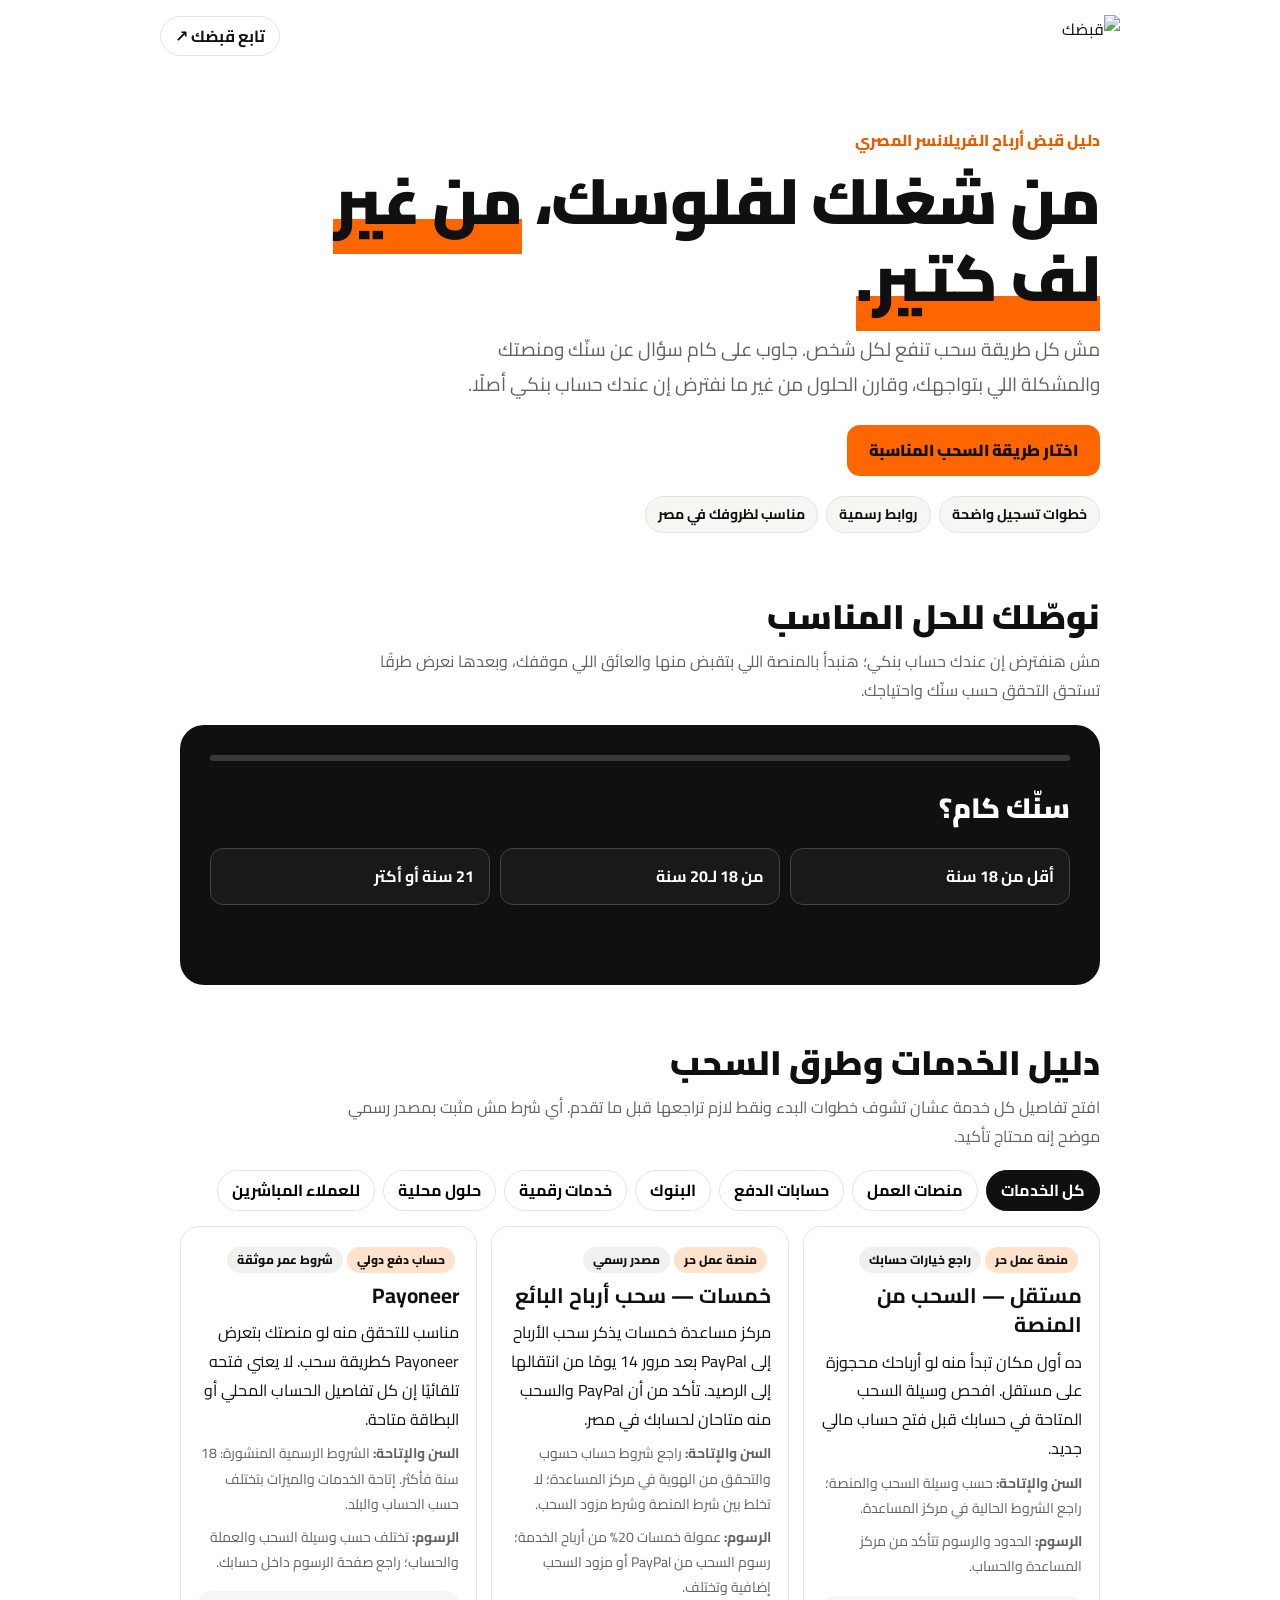
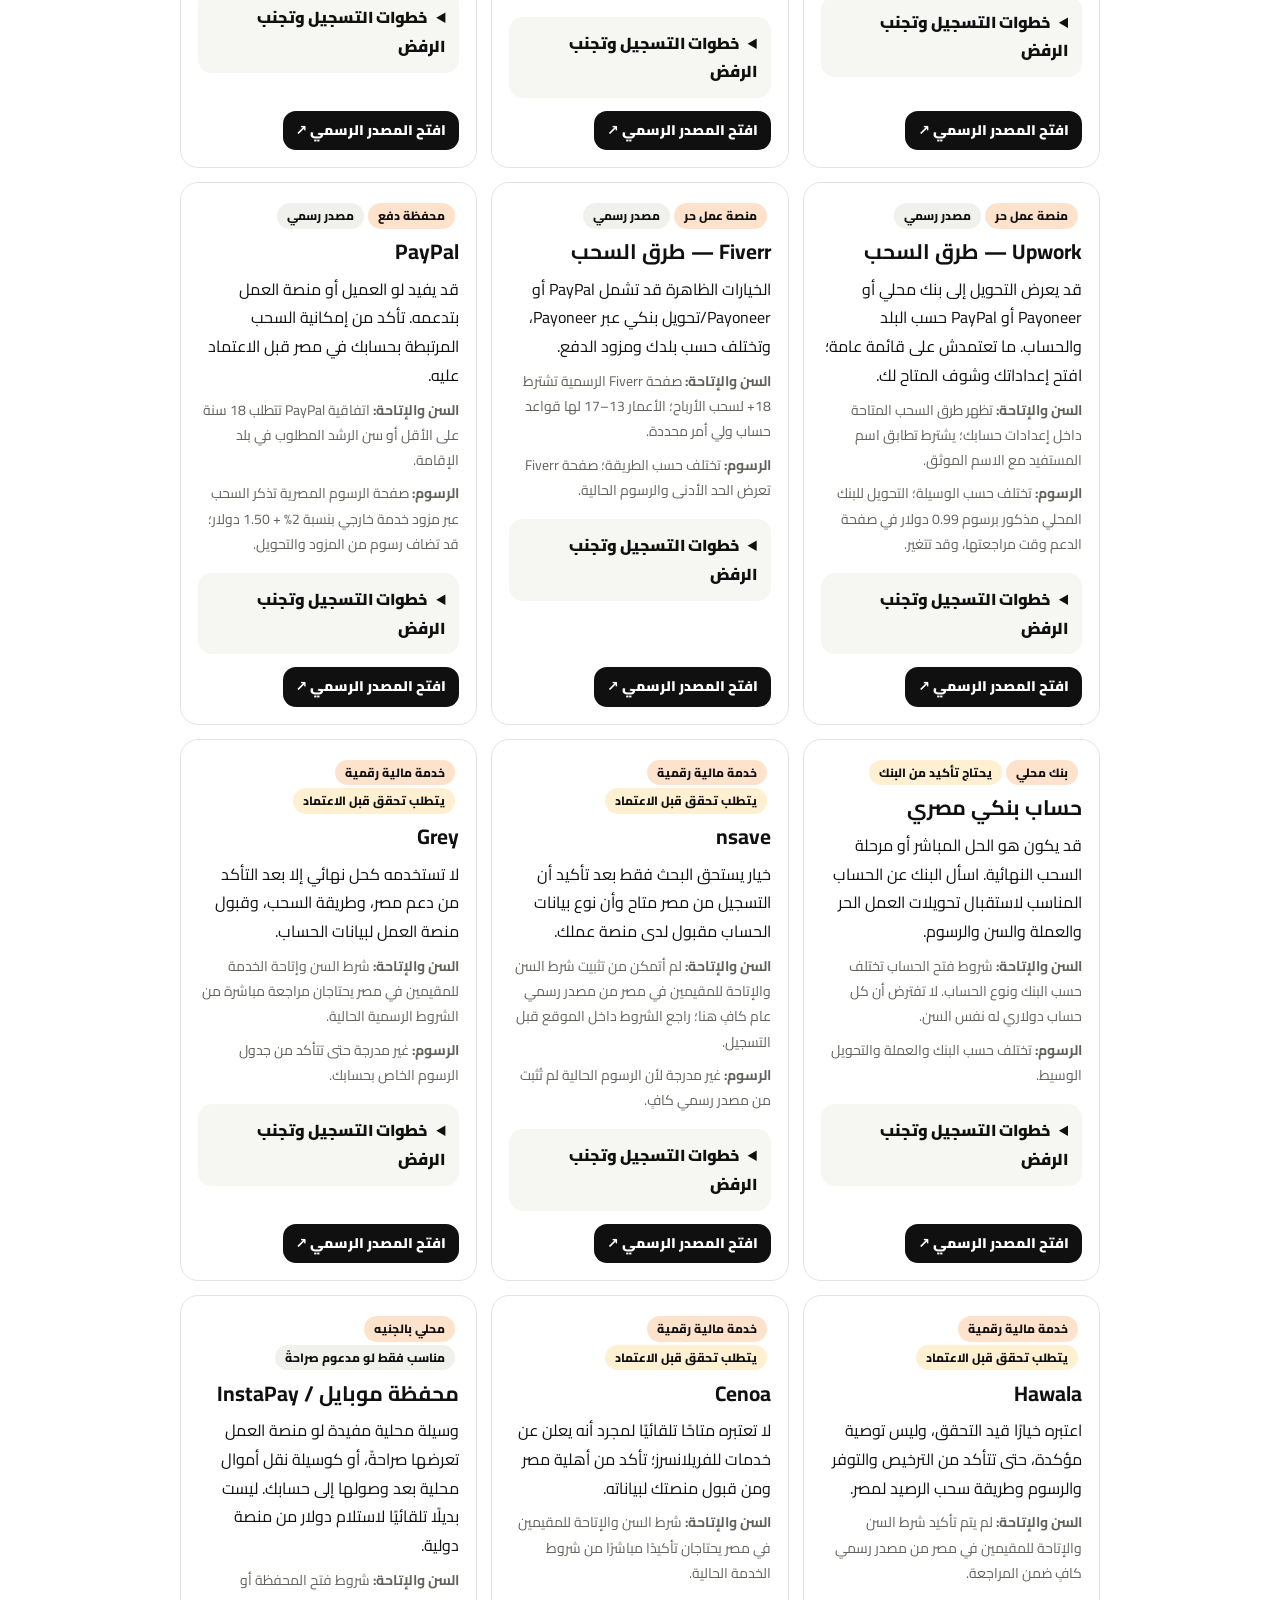
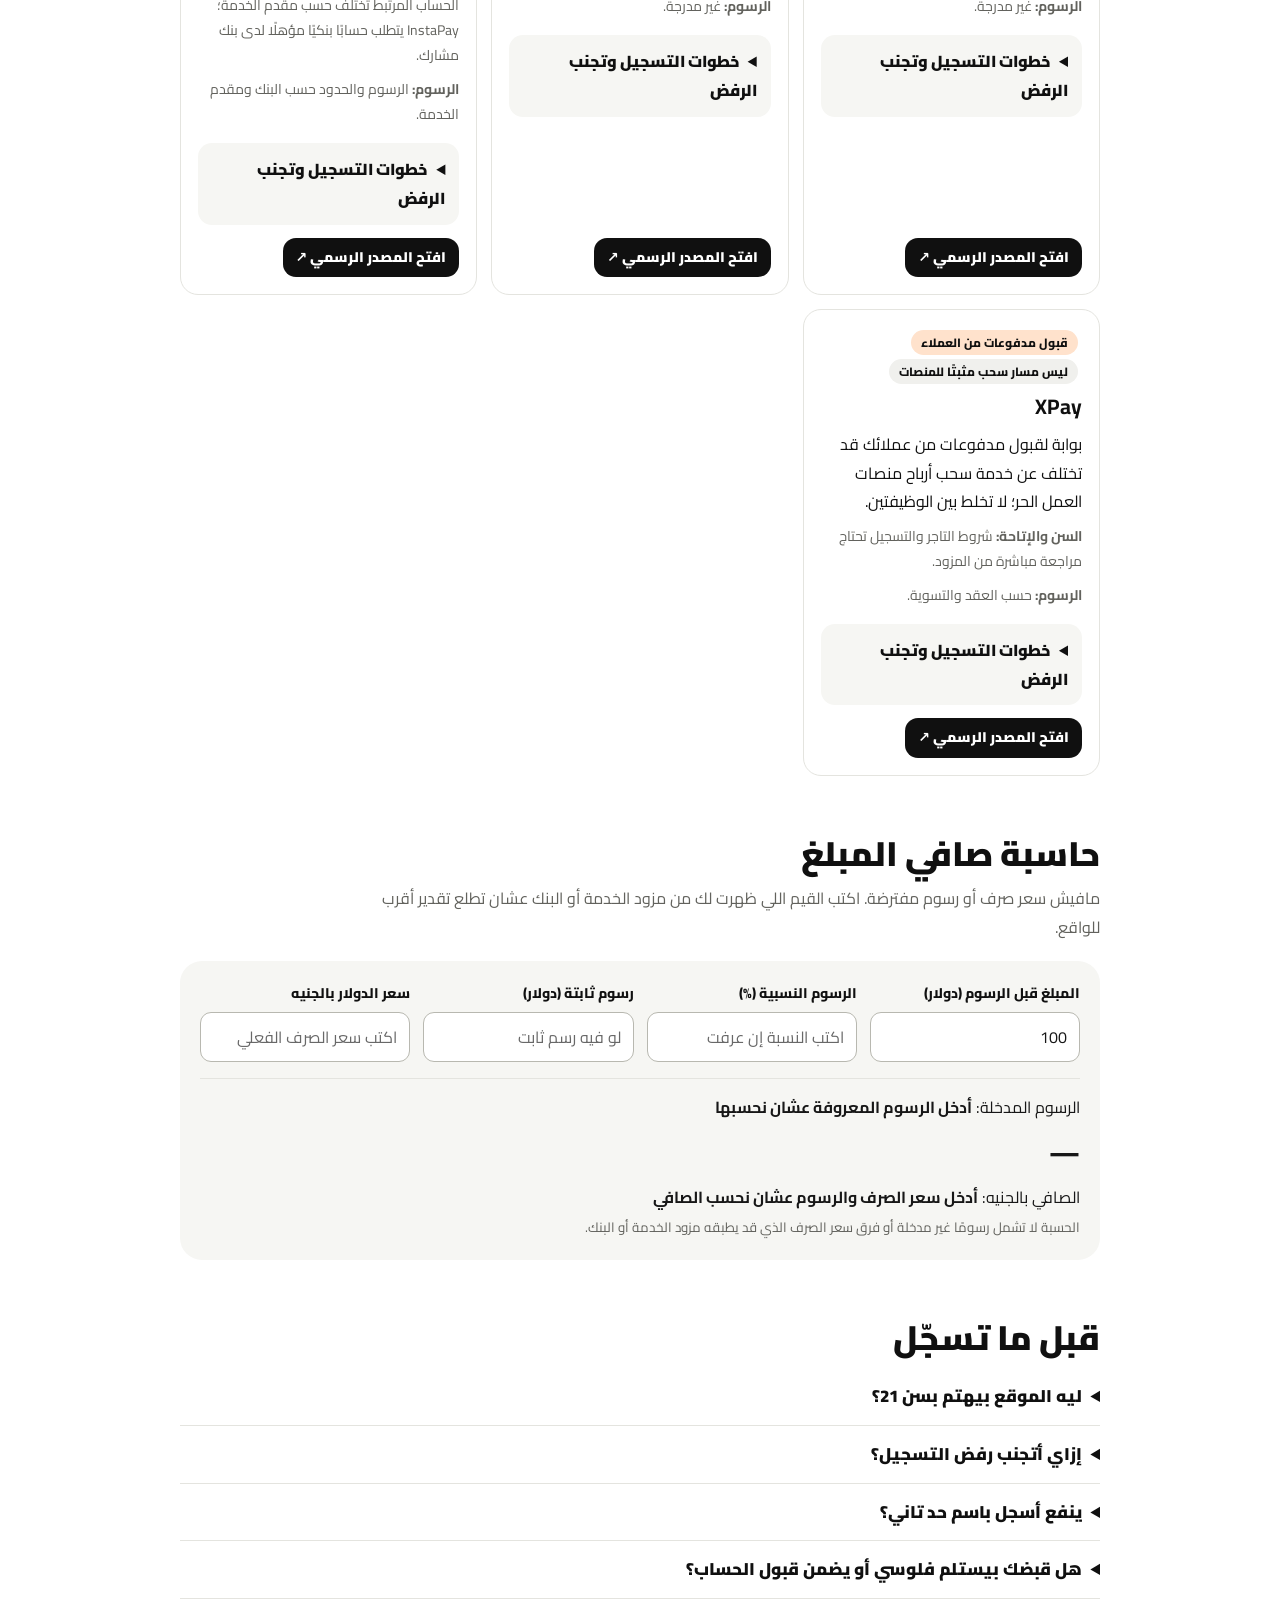
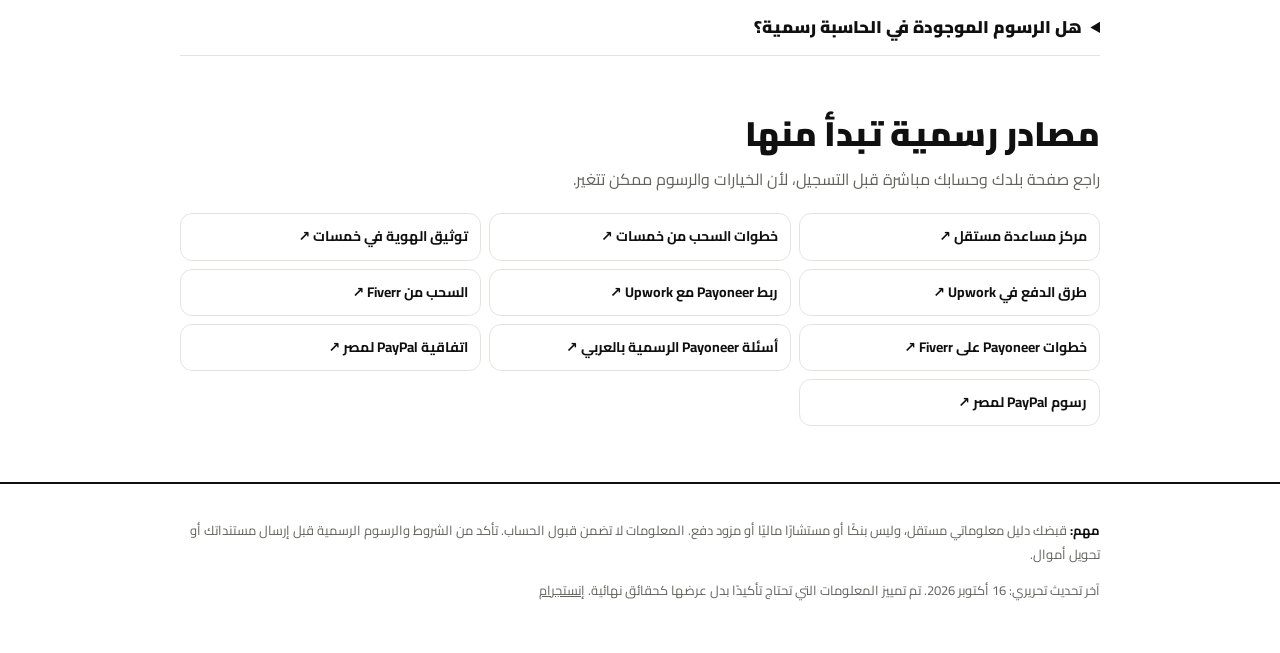
==== index.html @ 5198ddec "Add files via upload" ====
<!DOCTYPE html>
<html lang="ar" dir="rtl">
<head>
<meta charset="utf-8"><meta name="viewport" content="width=device-width, initial-scale=1">
<title>قبضك | طريق أرباحك لحد إيدك</title>
<meta name="description" content="دليل عملي للفريلانسر المصري لاختيار طريقة سحب أرباحه حسب سنه ومنصته، مع خطوات التسجيل ومصادر رسمية.">
<meta name="theme-color" content="#000000"><link rel="icon" href="icon.jpg">
<link rel="preconnect" href="https://fonts.googleapis.com"><link rel="preconnect" href="https://fonts.gstatic.com" crossorigin><link href="https://fonts.googleapis.com/css2?family=Cairo:wght@400;600;700;800;900&display=swap" rel="stylesheet">
<style>
:root{--orange:#ff6600;--orange2:#e85d00;--black:#101010;--white:#fff;--paper:#f6f6f3;--line:#e4e4df;--muted:#62625d;--green:#176b45;--yellow:#fff2d9;--radius:18px}
*{box-sizing:border-box}html{scroll-behavior:smooth}body{margin:0;font-family:Cairo,Tahoma,system-ui,sans-serif;color:var(--black);background:var(--white);line-height:1.8;font-size:16px}a{color:inherit}button,input,select{font:inherit}:focus-visible{outline:3px solid var(--orange);outline-offset:3px}.wrap{max-width:960px;margin:auto;padding:0 20px}header{display:flex;align-items:center;justify-content:space-between;gap:12px;padding:15px 20px;max-width:1000px;margin:auto}header img{height:42px;max-width:180px;object-fit:contain}header a{border:1px solid var(--line);border-radius:99px;padding:5px 14px;text-decoration:none;font-weight:700}.hero{padding:54px 0 34px;max-width:800px}.eyebrow{font-weight:800;color:var(--orange2);letter-spacing:.2px}.hero h1{font-size:clamp(36px,7vw,64px);line-height:1.2;margin:8px 0 16px;font-weight:900;letter-spacing:-1px}.hero h1 span{background:linear-gradient(transparent 65%,var(--orange) 65% 94%,transparent 94%)}.hero p{font-size:19px;color:var(--muted);max-width:660px;margin:0 0 24px}.btn{display:inline-block;border:0;border-radius:13px;background:var(--orange);color:#111;text-decoration:none;font-weight:900;padding:11px 22px;cursor:pointer}.btn:hover{background:var(--orange2)}.btn.dark{background:var(--black);color:white}.btn.line{background:white;border:1px solid var(--line)}.hero-stats{display:flex;flex-wrap:wrap;gap:8px;margin-top:20px}.pill{background:var(--paper);border:1px solid var(--line);border-radius:99px;padding:5px 12px;font-size:14px;font-weight:700}section{padding:28px 0}h2{font-size:clamp(25px,4vw,34px);line-height:1.3;margin:0 0 8px;font-weight:900}.sub{color:var(--muted);margin:0 0 20px;max-width:760px}.tool{background:var(--black);color:white;border-radius:24px;padding:clamp(18px,4vw,30px);min-height:260px}.progress{height:6px;background:#393939;border-radius:99px;overflow:hidden;margin-bottom:22px}.progress span{height:100%;display:block;background:var(--orange);transition:width .2s}.q{font-size:clamp(22px,4vw,28px);font-weight:900;margin-bottom:15px}.options{display:grid;grid-template-columns:repeat(auto-fit,minmax(220px,1fr));gap:10px}.option{background:#191919;border:1px solid #444;color:white;border-radius:13px;padding:13px 15px;text-align:right;cursor:pointer;font-weight:700}.option:hover{border-color:var(--orange)}.back{margin-top:15px;background:transparent;color:#ddd;border:0;cursor:pointer}.result h3{color:var(--orange);font-size:26px;margin:0 0 5px}.result .why{color:#ddd}.result ol{padding-right:24px}.result li{margin:6px 0}.note{background:#2a1b0e;border:1px solid #a94a0b;border-radius:14px;padding:13px 15px;margin:14px 0}.result .whitebox{background:#1b1b1b;border-radius:13px;padding:13px 15px;margin:12px 0}.whitebox b{color:var(--orange)}.grid{display:grid;grid-template-columns:repeat(auto-fit,minmax(270px,1fr));gap:14px}.filters{display:flex;flex-wrap:wrap;gap:8px;margin:15px 0}.filter{border:1px solid var(--line);border-radius:99px;background:white;padding:5px 14px;cursor:pointer;font-weight:700}.filter[aria-pressed=true]{background:var(--black);color:white;border-color:var(--black)}.service{border:1px solid var(--line);border-radius:18px;padding:17px;display:flex;flex-direction:column;gap:8px}.service h3{font-size:21px;margin:0;line-height:1.4}.service p{margin:0}.service .muted{color:var(--muted);font-size:14px}.tag{display:inline-block;border-radius:99px;background:#f0f0ed;padding:2px 10px;font-size:12px;font-weight:800;margin:0 4px 0 0}.tag.orange{background:#ffe2cc}.tag.caution{background:#fff0d2}.service .actions{display:flex;gap:8px;flex-wrap:wrap;margin-top:auto;padding-top:5px}.service .btn{font-size:14px;padding:7px 13px}.details{background:var(--paper);border-radius:14px;padding:12px 14px;margin-top:8px}.details summary{cursor:pointer;font-weight:900}.details ol,.details ul{padding-right:22px;margin:8px 0}.details li{margin:5px 0}.source{font-size:13px;color:var(--muted)}.notice{border:1px solid #f0d9ad;background:var(--yellow);border-radius:16px;padding:15px 17px;margin:16px 0}.notice strong{display:block;margin-bottom:3px}.calculator{background:var(--paper);border-radius:22px;padding:20px}.calculator input,.calculator select{color:#171717;background:#fff;border:1px solid #b8b8b0;color-scheme:light}.calculator input::placeholder{color:#686868;opacity:1}.calculator input:focus,.calculator select:focus{border-color:var(--orange);outline:3px solid #ffbf8a;outline-offset:1px}.output,.output strong{color:#171717}.output small{color:#555}.fields{display:grid;grid-template-columns:repeat(auto-fit,minmax(190px,1fr));gap:13px}label{font-size:14px;font-weight:800;display:block;margin-bottom:5px}input,select{width:100%;border:1px solid #d5d5cf;background:white;border-radius:11px;padding:10px 12px;min-width:0}.output{margin-top:16px;padding-top:14px;border-top:1px solid var(--line);display:grid;gap:5px}.output strong{font-size:28px}.output small{color:var(--muted)}.faq details{border-bottom:1px solid var(--line);padding:13px 0}.faq summary{font-weight:900;cursor:pointer;font-size:17px}.faq p{color:var(--muted);margin:8px 0}.sources{display:grid;grid-template-columns:repeat(auto-fit,minmax(240px,1fr));gap:8px}.sources a{display:block;border:1px solid var(--line);border-radius:12px;padding:10px 12px;text-decoration:none;font-weight:700;font-size:14px}.sources a:hover{border-color:var(--orange)}footer{margin-top:28px;border-top:2px solid var(--black);padding:22px 0 38px;color:var(--muted);font-size:13px}footer strong{color:var(--black)}@media(max-width:520px){.wrap{padding:0 16px}.hero{padding-top:34px}.hero p{font-size:17px}.options{grid-template-columns:1fr}.service{padding:14px}}@media(prefers-reduced-motion:reduce){*{scroll-behavior:auto!important;transition:none!important}}
</style>
</head>
<body>
<header><img src="logo.jpg" alt="قبضك"><a href="https://www.instagram.com/qabdak.eg/" target="_blank" rel="noopener noreferrer">تابع قبضك ↗</a></header>
<main class="wrap">
<div class="hero"><div class="eyebrow">دليل قبض أرباح الفريلانسر المصري</div><h1>من شغلك لفلوسك، <span>من غير لف كتير.</span></h1><p>مش كل طريقة سحب تنفع لكل شخص. جاوب على كام سؤال عن سنّك ومنصتك والمشكلة اللي بتواجهك، وقارن الحلول من غير ما نفترض إن عندك حساب بنكي أصلًا.</p><a class="btn" href="#finder">اختار طريقة السحب المناسبة</a><div class="hero-stats"><span class="pill">خطوات تسجيل واضحة</span><span class="pill">روابط رسمية</span><span class="pill">مناسب لظروفك في مصر</span></div></div>
<section id="finder"><h2>نوصّلك للحل المناسب</h2><p class="sub">مش هنفترض إن عندك حساب بنكي؛ هنبدأ بالمنصة اللي بتقبض منها والعائق اللي موقفك، وبعدها نعرض طرقًا تستحق التحقق حسب سنّك واحتياجك.</p><div class="tool" id="app" aria-live="polite"></div></section>
<section id="services"><h2>دليل الخدمات وطرق السحب</h2><p class="sub">افتح تفاصيل كل خدمة عشان تشوف خطوات البدء ونقط لازم تراجعها قبل ما تقدم. أي شرط مش مثبت بمصدر رسمي موضح إنه محتاج تأكيد.</p><div class="filters" id="filters"></div><div class="grid" id="cards"></div></section>
<section id="calculator"><h2>حاسبة صافي المبلغ</h2><p class="sub">مافيش سعر صرف أو رسوم مفترضة. اكتب القيم اللي ظهرت لك من مزود الخدمة أو البنك عشان تطلع تقدير أقرب للواقع.</p><div class="calculator"><div class="fields"><div><label for="amount">المبلغ قبل الرسوم (دولار)</label><input id="amount" type="number" min="0" step="0.01" value="100"></div><div><label for="percent">الرسوم النسبية (%)</label><input id="percent" type="number" min="0" step="0.01" placeholder="اكتب النسبة إن عرفت"></div><div><label for="fixed">رسوم ثابتة (دولار)</label><input id="fixed" type="number" min="0" step="0.01" placeholder="لو فيه رسم ثابت"></div><div><label for="exchange">سعر الدولار بالجنيه</label><input id="exchange" type="number" min="0" step="0.01" placeholder="اكتب سعر الصرف الفعلي"></div></div><div class="output" id="output" aria-live="polite"></div></div></section>
<section class="faq" id="faq"><h2>قبل ما تسجّل</h2>
<details><summary>ليه الموقع بيهتم بسن 21؟</summary><p>لأن بعض الحسابات البنكية أو المنتجات المالية في مصر ممكن يكون لها شروط عمرية، وده ممكن يعطّل السحب حتى لو منصة العمل نفسها بتسمح لك تسحب. لكن مش كل تطبيق دفع شرطه 21؛ مثلًا شروط Payoneer المنشورة بتقول 18 سنة فأكثر. عشان كده قبضك بيفصل بين سن الخدمة وشرط البنك اللي هتسحب عليه.</p></details>
<details><summary>إزاي أتجنب رفض التسجيل؟</summary><p>اكتب اسمك القانوني زي ما هو في مستند الهوية، استخدم بياناتك الحقيقية وعنوانًا يمكن إثباته، ارفع صورًا واضحة وغير منتهية الصلاحية، جاوب عن أسئلة مصدر الأموال وطبيعة العمل بصدق، وتأكد إن الخدمة تقبل المقيمين في مصر قبل ما تبدأ. دي خطوات لتقليل الأخطاء، لكنها مش ضمان للموافقة.</p></details>
<details><summary>ينفع أسجل باسم حد تاني؟</summary><p>ما تربطش حساب سحب باسم شخص آخر بحساب فريلانسر باسمك إلا لو المنصة ومزود الدفع بيسمحوا صراحةً بالترتيب ده. اختلاف الأسماء سبب شائع لتعطيل السحب. القاصر لازم يلتزم بقواعد المنصة والخدمة الخاصة بحساب ولي الأمر، من غير بيانات عمر أو هوية غير صحيحة.</p></details>
<details><summary>هل قبضك بيستلم فلوسي أو يضمن قبول الحساب؟</summary><p>لأ. قبضك دليل للمقارنة فقط، مش بنك أو وسيط دفع، ومش بيضمن فتح الحساب أو قبول السحب. القرار النهائي عند المنصة ومزود الدفع والبنك.</p></details>
<details><summary>هل الرسوم الموجودة في الحاسبة رسمية؟</summary><p>الحاسبة لا تفترض رسومًا تلقائيًا. أدخل الرسوم وسعر الصرف الظاهرين لك وقت السحب؛ ممكن تكون فيه رسوم إضافية من المنصة أو البنك الوسيط أو فرق تحويل العملة.</p></details>
</section>
<section id="official"><h2>مصادر رسمية تبدأ منها</h2><p class="sub">راجع صفحة بلدك وحسابك مباشرة قبل التسجيل، لأن الخيارات والرسوم ممكن تتغير.</p><div class="sources"><a href="https://support.mostaql.com/" target="_blank" rel="noopener noreferrer">مركز مساعدة مستقل ↗</a><a href="https://support.khamsat.com/page/started-as-seller" target="_blank" rel="noopener noreferrer">خطوات السحب من خمسات ↗</a><a href="https://support.khamsat.com/verifying-identity" target="_blank" rel="noopener noreferrer">توثيق الهوية في خمسات ↗</a><a href="https://support.upwork.com/hc/en-us/articles/211060918-How-to-get-paid-on-Upwork" target="_blank" rel="noopener noreferrer">طرق الدفع في Upwork ↗</a><a href="https://support.upwork.com/hc/en-us/articles/211063988-How-to-use-Payoneer-to-withdraw-your-earnings" target="_blank" rel="noopener noreferrer">ربط Payoneer مع Upwork ↗</a><a href="https://help.fiverr.com/hc/en-us/articles/360010530058-Withdrawing-your-earnings-managing-payout-methods" target="_blank" rel="noopener noreferrer">السحب من Fiverr ↗</a><a href="https://help.fiverr.com/hc/en-us/articles/14257019400465-Setting-up-Payoneer-as-a-payout-method" target="_blank" rel="noopener noreferrer">خطوات Payoneer على Fiverr ↗</a><a href="https://www.payoneer.com/ar/resources/business/frequently-asked-questions/" target="_blank" rel="noopener noreferrer">أسئلة Payoneer الرسمية بالعربي ↗</a><a href="https://www.paypal.com/eg/legalhub/paypal/useragreement-full" target="_blank" rel="noopener noreferrer">اتفاقية PayPal لمصر ↗</a><a href="https://www.paypal.com/eg/digital-wallet/paypal-consumer-fees?locale.x=ar_EG" target="_blank" rel="noopener noreferrer">رسوم PayPal لمصر ↗</a></div></section>
</main>
<footer><div class="wrap"><p><strong>مهم:</strong> قبضك دليل معلوماتي مستقل، وليس بنكًا أو مستشارًا ماليًا أو مزود دفع. المعلومات لا تضمن قبول الحساب. تأكد من الشروط والرسوم الرسمية قبل إرسال مستنداتك أو تحويل أموال.</p><p>آخر تحديث تحريري: 16 أكتوبر 2026. تم تمييز المعلومات التي تحتاج تأكيدًا بدل عرضها كحقائق نهائية. <a href="https://www.instagram.com/qabdak.eg/" target="_blank" rel="noopener noreferrer">إنستجرام</a></p></div></footer>
<script>
const SERVICES=[
{key:'mostaql',name:'مستقل — السحب من المنصة',kind:'منصة عمل حر',tags:['مستقل','سحب محلي','دولار'],age:'حسب وسيلة السحب والمنصة؛ راجع الشروط الحالية في مركز المساعدة.',fit:'ده أول مكان تبدأ منه لو أرباحك محجوزة على مستقل. افحص وسيلة السحب المتاحة في حسابك قبل فتح حساب مالي جديد.',steps:['افتح مركز مساعدة مستقل وسجّل الدخول إلى حسابك.','راجع صفحة سحب الأرباح والحد الأدنى والوسائل المتاحة لحسابك في مصر.','اختار وسيلة تقدر تثبت ملكيتها، وتأكد إن الاسم والبيانات متطابقين.','لو السحب البنكي يتطلب بيانات أو مستندات مش متاحة لك، تواصل مع دعم مستقل واسأل عن البدائل المتاحة لحسابك قبل ما تفتح خدمة جديدة.'],avoid:['ما تفترضش إن كل محفظة محلية مدعومة؛ استخدم الخيارات الظاهرة في حسابك أو المذكورة رسميًا.','ما تدخلش بيانات حساب شخص آخر بدل بياناتك من غير سماح واضح من المنصة.'],link:'https://support.mostaql.com/',source:'مركز مساعدة مستقل',status:'راجع خيارات حسابك',fee:'الحدود والرسوم تتأكد من مركز المساعدة والحساب.'},
{key:'khamsat',name:'خمسات — سحب أرباح البائع',kind:'منصة عمل حر',tags:['خمسات','PayPal'],age:'راجع شروط حساب حسوب والتحقق من الهوية في مركز المساعدة؛ لا تخلط بين شرط المنصة وشرط مزود السحب.',fit:'مركز مساعدة خمسات يذكر سحب الأرباح إلى PayPal بعد مرور 14 يومًا من انتقالها إلى الرصيد. تأكد من أن PayPal والسحب منه متاحان لحسابك في مصر.',steps:['تأكد من أن الخدمة تم تسليمها وقبولها وأن الأرباح انتقلت إلى رصيدك.','ضع في اعتبارك فترة تعليق الأرباح المذكورة في مركز المساعدة (14 يومًا).','افتح إعدادات الرصيد/سحب الأرباح واتبع طريقة السحب المعروضة في حسابك.','لو اخترت PayPal، تأكد أن حسابك موثق وأن وسيلة السحب المرتبطة به متاحة في مصر.','لو واجهت رفضًا أو لم تظهر لك وسيلة السحب، تواصل مع دعم خمسات قبل إنشاء حساب بديل.'],avoid:['لا تفترض أن محفظة موبايل أو InstaPay مدعومة مباشرة من خمسات من غير ظهورها في خيارات الحساب.','تأكد من مطابقة بيانات الهوية وبيانات حساب حسوب عند طلب التوثيق.'],link:'https://support.khamsat.com/page/started-as-seller',source:'مركز مساعدة خمسات — البدء لبائعي الخدمات',status:'مصدر رسمي',fee:'عمولة خمسات 20% من أرباح الخدمة؛ رسوم السحب من PayPal أو مزود السحب إضافية وتختلف.'},
{key:'payoneer',name:'Payoneer',kind:'حساب دفع دولي',tags:['Upwork','Fiverr','منصات دولية'],age:'الشروط الرسمية المنشورة: 18 سنة فأكثر. إتاحة الخدمات والميزات بتختلف حسب الحساب والبلد.',fit:'مناسب للتحقق منه لو منصتك بتعرض Payoneer كطريقة سحب. لا يعني فتحه تلقائيًا إن كل تفاصيل الحساب المحلي أو البطاقة متاحة.',steps:['استخدم الموقع الرسمي وابدأ التسجيل من بريد تستخدمه فعلًا.','اختار نوع الحساب المناسب لنشاطك، واكتب الاسم القانوني وبياناتك كما في الهوية.','كمّل التحقق من الهاتف والهوية وأي مستندات إضافية يطلبها الحساب.','استنى الموافقة وراجع الخدمات المتاحة فعلًا داخل حسابك.','من إعدادات السحب في المنصة اختار Payoneer واتبع الربط الرسمي.','أضف حسابًا بنكيًا باسم مطابق إذا كان السحب البنكي متاحًا لك، وراجع الرسوم المعروضة قبل تأكيد السحب.'],avoid:['لا تفتح أكثر من حساب إذا كانت الشروط تمنع ذلك.','لا تستخدم عنوانًا أو مستندًا غير صحيح، ولا تربط حسابًا باسم مختلف.','لا تفترض أن بيانات الاستلام تعادل حسابًا بنكيًا تقليديًا أو أن البطاقة متاحة للجميع.'],link:'https://www.payoneer.com/',source:'شروط Payoneer + صفحات دعم Upwork وFiverr',status:'شروط عمر موثقة',fee:'تختلف حسب وسيلة السحب والعملة والحساب؛ راجع صفحة الرسوم داخل حسابك.'},
{key:'upwork',name:'Upwork — طرق السحب',kind:'منصة عمل حر',tags:['Upwork','Payoneer','تحويل بنكي'],age:'تظهر طرق السحب المتاحة داخل إعدادات حسابك؛ يشترط تطابق اسم المستفيد مع الاسم الموثق.',fit:'قد يعرض التحويل إلى بنك محلي أو Payoneer أو PayPal حسب البلد والحساب. ما تعتمدش على قائمة عامة؛ افتح إعداداتك وشوف المتاح لك.',steps:['أكمل المعلومات الضريبية المطلوبة داخل Upwork.','افتح Settings ثم Get Paid / Withdrawal methods.','قارن الطرق الظاهرة لحسابك ورسوم كل طريقة ووقت التحويل.','أضف وسيلة باسمك المطابق للاسم الموثق على Upwork.','اتبع خطوات التحقق، ثم جرّب سحبًا مناسبًا بعد قراءة الرسوم والحدود.'],avoid:['اختلاف الاسم، بما فيه الاسم الأوسط أو أسماء العائلة، قد يسبب مشكلة.','لا تعتمد على رسوم قديمة؛ Upwork يوضح الرسوم الحالية عند إعداد وسيلة السحب.'],link:'https://support.upwork.com/hc/en-us/articles/211060918-How-to-get-paid-on-Upwork',source:'Upwork Help — How to get paid',status:'مصدر رسمي',fee:'تختلف حسب الوسيلة؛ التحويل للبنك المحلي مذكور برسوم 0.99 دولار في صفحة الدعم وقت مراجعتها، وقد تتغير.'},
{key:'fiverr',name:'Fiverr — طرق السحب',kind:'منصة عمل حر',tags:['Fiverr','Payoneer','PayPal'],age:'صفحة Fiverr الرسمية تشترط 18+ لسحب الأرباح؛ الأعمار 13–17 لها قواعد حساب ولي أمر محددة.',fit:'الخيارات الظاهرة قد تشمل PayPal أو Payoneer/تحويل بنكي عبر Payoneer، وتختلف حسب بلدك ومزود الدفع.',steps:['افتح My Business ثم Earnings.','اختار Withdraw balance أو Manage payout methods.','اختار وسيلة سحب ظاهرة لك وأكمل التحقق من الهاتف.','لو اخترت Payoneer، أكمل الربط من رسالة Fiverr الرسمية أو سجّل الدخول لحسابك.','راجع العملة والرسوم والحد الأدنى قبل الحفظ؛ بعض اختيارات العملة يصعب تغييرها إلا بإزالة الوسيلة وإضافتها من جديد.'],avoid:['وسيلة السحب الواحدة لا تستخدمها لحسابات Fiverr متعددة.','لا تستخدم Payoneer مسجلًا باسم شخص آخر.','اترك فترة الانتظار المطلوبة بعد إضافة أو تغيير وسيلة السحب.'],link:'https://help.fiverr.com/hc/en-us/articles/360010530058-Withdrawing-your-earnings-managing-payout-methods',source:'Fiverr Help Center',status:'مصدر رسمي',fee:'تختلف حسب الطريقة؛ صفحة Fiverr تعرض الحد الأدنى والرسوم الحالية.'},
{key:'paypal',name:'PayPal',kind:'محفظة دفع',tags:['عملاء مباشرين','بعض المنصات'],age:'اتفاقية PayPal تتطلب 18 سنة على الأقل أو سن الرشد المطلوب في بلد الإقامة.',fit:'قد يفيد لو العميل أو منصة العمل بتدعمه. تأكد من إمكانية السحب المرتبطة بحسابك في مصر قبل الاعتماد عليه.',steps:['أنشئ الحساب ببلد الإقامة الحقيقي وباسمك القانوني.','أكمل تأكيد البريد والهاتف وأي تحقق يطلبه PayPal.','راجع طرق ربط البنك أو البطاقة المتاحة في حساب مصر.','افتح صفحة الرسوم المصرية وتأكد من رسوم السحب وتحويل العملة.','لو المنصة هي مصدر الأرباح، اربط PayPal من إعدادات السحب داخل المنصة نفسها.'],avoid:['لا تسجل ببلد غير بلد إقامتك ولا تستخدم بيانات غير حقيقية.','لا تفترض أن كل بطاقة أو بنك مصري مؤهل للسحب.','احسب رسوم مزود السحب المحلي أو فرق العملة الإضافي.'],link:'https://www.paypal.com/eg/',source:'اتفاقية ورسوم PayPal لمصر',status:'مصدر رسمي',fee:'صفحة الرسوم المصرية تذكر السحب عبر مزود خدمة خارجي بنسبة 2% + 1.50 دولار؛ قد تضاف رسوم من المزود والتحويل.'},
{key:'bank',name:'حساب بنكي مصري',kind:'بنك محلي',tags:['تحويل بنكي','جنيه/عملة أجنبية'],age:'شروط فتح الحساب تختلف حسب البنك ونوع الحساب. لا تفترض أن كل حساب دولاري له نفس السن.',fit:'قد يكون هو الحل المباشر أو مرحلة السحب النهائية. اسأل البنك عن الحساب المناسب لاستقبال تحويلات العمل الحر والعملة والسن والرسوم.',steps:['اسأل البنك تحديدًا عن حساب يستقبل تحويلات من منصات العمل الحر أو مزودي الدفع.','أكد سن فتح الحساب، والمستندات، والحد الأدنى، ورسوم استقبال التحويلات الدولية.','اسأل هل تحتاج مستندات مصدر دخل أو إثبات عمل، وهل يمكن استقبال عملة أجنبية أم يتم التحويل للجنيه.','احصل على بيانات التحويل الرسمية من البنك (IBAN/SWIFT عند الحاجة).','أدخل البيانات في منصة السحب كما أعطاها البنك، مع مطابقة اسم المستفيد.'],avoid:['لا تعتمد على إجابة عامة من فرع مختلف؛ شروط المنتجات تختلف.','لا تفترض أن وجود حساب بالجنيه يعني تلقائيًا إمكانية الاحتفاظ بالدولار.'],link:'https://www.cbe.org.eg/',source:'البنك المركزي المصري؛ شروط المنتج من البنك الذي تختاره',status:'يحتاج تأكيد من البنك',fee:'تختلف حسب البنك والعملة والتحويل الوسيط.'},
{key:'nsave',name:'nsave',kind:'خدمة مالية رقمية',tags:['تحقق من الإتاحة','عملات أجنبية'],age:'لم أتمكن من تثبيت شرط السن والإتاحة للمقيمين في مصر من مصدر رسمي عام كافٍ هنا؛ راجع الشروط داخل الموقع قبل التسجيل.',fit:'خيار يستحق البحث فقط بعد تأكيد أن التسجيل من مصر متاح وأن نوع بيانات الحساب مقبول لدى منصة عملك.',steps:['افتح الموقع الرسمي واقرأ قائمة الدول المؤهلة والشروط الحالية.','تأكد كتابيًا من دعم المقيمين في مصر ومن شرط السن قبل رفع الهوية.','راجع الجهة التي تصدر بيانات الحساب، والرسوم، وحدود الاستلام والسحب.','تأكد من أن منصة العمل تقبل بيانات الحساب لهذا الغرض.','ابدأ فقط من التطبيق/الموقع الرسمي، ولا تحول أموالًا بهدف تفعيل حساب غير موثق.'],avoid:['لا تعتمد على منشورات السوشيال وحدها لإثبات التوفر أو الرسوم.','لا تعتبر بيانات الحساب الأجنبية ضمانًا لقبولها في منصة العمل.'],link:'https://nsave.com/',source:'الموقع الرسمي؛ تحقق من الشروط الحالية',status:'يتطلب تحقق قبل الاعتماد',fee:'غير مدرجة لأن الرسوم الحالية لم تُثبت من مصدر رسمي كافٍ.'},
{key:'grey',name:'Grey',kind:'خدمة مالية رقمية',tags:['تحقق من الإتاحة','حسابات متعددة العملات'],age:'شرط السن وإتاحة الخدمة للمقيمين في مصر يحتاجان مراجعة مباشرة من الشروط الرسمية الحالية.',fit:'لا تستخدمه كحل نهائي إلا بعد التأكد من دعم مصر، وطريقة السحب، وقبول منصة العمل لبيانات الحساب.',steps:['راجع قائمة الدول المدعومة وشروط الحساب الرسمية.','أكد السن المطلوب ووسائل إثبات الهوية المقبولة للمصري المقيم في مصر.','راجع تفاصيل الحساب والعملة والرسوم وحدود التحويل.','اسأل منصة العمل إن كانت تقبل بيانات الحساب المقدمة من Grey.','احتفظ بنسخة من الشروط والرسوم التي وافقت عليها.'],avoid:['لا تفترض أن البطاقة الافتراضية متاحة في مصر أو أنها تصلح لاستقبال الأرباح.','لا تستخدم بيانات غير مطابقة أو عنوان إقامة غير حقيقي.'],link:'https://grey.co/',source:'الموقع الرسمي؛ يلزم تأكيد الإتاحة',status:'يتطلب تحقق قبل الاعتماد',fee:'غير مدرجة حتى تتأكد من جدول الرسوم الخاص بحسابك.'},
{key:'hawala',name:'Hawala',kind:'خدمة مالية رقمية',tags:['تحقق من الإتاحة','بديل محتمل'],age:'لم يتم تأكيد شرط السن والإتاحة للمقيمين في مصر من مصدر رسمي كافٍ ضمن المراجعة.',fit:'اعتبره خيارًا قيد التحقق، وليس توصية مؤكدة، حتى تتأكد من الترخيص والتوفر والرسوم وطريقة سحب الرصيد لمصر.',steps:['تحقق من الموقع الرسمي والكيان القانوني والبلدان المدعومة.','اقرأ شروط السن والتحقق والرسوم قبل التسجيل.','اسأل هل تقبل الخدمة أرباح العمل الحر من منصتك تحديدًا.','تأكد من طريقة تحويل الرصيد إلى بنك مصري وتكلفتها.','لا تودع مبلغًا لمجرد اختبار الخدمة قبل فهم آلية الاسترداد والدعم.'],avoid:['لا تعتمد على مراجعات المستخدمين وحدها لتحديد التوفر أو الأمان.','لا تستخدمها إذا لم تكن الشروط والجهة المقدمة للخدمة واضحتين.'],link:'https://usehawala.com/',source:'الموقع الرسمي؛ يلزم تحقق مستقل',status:'يتطلب تحقق قبل الاعتماد',fee:'غير مدرجة.'},
{key:'cenoa',name:'Cenoa',kind:'خدمة مالية رقمية',tags:['تحقق من الإتاحة','بديل محتمل'],age:'شرط السن والإتاحة للمقيمين في مصر يحتاجان تأكيدًا مباشرًا من شروط الخدمة الحالية.',fit:'لا تعتبره متاحًا تلقائيًا لمجرد أنه يعلن عن خدمات للفريلانسرز؛ تأكد من أهلية مصر ومن قبول منصتك لبياناته.',steps:['افتح الموقع الرسمي وتحقق من استمرار تقديم الخدمة وقائمة الدول المؤهلة.','راجع السن والمستندات والرسوم والحدود.','تأكد من نوع بيانات الحساب وما إذا كانت المنصة تقبلها.','تحقق من مسار السحب إلى مصر والتكلفة الكاملة قبل استقبال أرباح.'],avoid:['لا تعتمد على مقالات قديمة أو فيديوهات تشرح إصدارًا سابقًا من الخدمة.','لا تضع رسومًا أو بيانات حساب في منصة عمل قبل التأكد من قبولها.'],link:'https://www.cenoa.com/',source:'الموقع الرسمي؛ يلزم تحقق من الحالة الحالية',status:'يتطلب تحقق قبل الاعتماد',fee:'غير مدرجة.'},
{key:'wallet',name:'محفظة موبايل / InstaPay',kind:'محلي بالجنيه',tags:['محلي','جنيه مصري'],age:'شروط فتح المحفظة أو الحساب المرتبط تختلف حسب مقدم الخدمة؛ InstaPay يتطلب حسابًا بنكيًا مؤهلًا لدى بنك مشارك.',fit:'وسيلة محلية مفيدة لو منصة العمل تعرضها صراحةً، أو كوسيلة نقل أموال محلية بعد وصولها إلى حسابك. ليست بديلًا تلقائيًا لاستلام دولار من منصة دولية.',steps:['تأكد أولًا من أن منصة العمل تعرض المحفظة كخيار سحب رسمي؛ لا تفترض ذلك.','لو هتستخدم InstaPay، تأكد أن لديك حسابًا بنكيًا مؤهلًا ورقم هاتف مسجلًا لدى البنك.','فعّل الخدمة من القنوات الرسمية لمقدمها.','راجع الحدود اليومية والشهرية والرسوم لدى البنك أو شركة المحمول.'],avoid:['لا تدخل رقم المحفظة في منصة لا تدعمها رسميًا.','لا تخلط بين InstaPay (شبكة تحويل مرتبطة بحسابات بنكية) ومحفظة الهاتف.'],link:'https://www.instapay.eg/',source:'InstaPay؛ تحقق من وسيلة السحب داخل منصة العمل',status:'مناسب فقط لو مدعوم صراحةً',fee:'الرسوم والحدود حسب البنك ومقدم الخدمة.'},
{key:'xpay',name:'XPay',kind:'قبول مدفوعات من العملاء',tags:['عملاء مصريون','بوابة دفع'],age:'شروط التاجر والتسجيل تحتاج مراجعة مباشرة من المزود.',fit:'بوابة لقبول مدفوعات من عملائك قد تختلف عن خدمة سحب أرباح منصات العمل الحر؛ لا تخلط بين الوظيفتين.',steps:['راجع هل المنتج مخصص للتجار أو الأفراد وطبيعة النشاط المقبولة.','اسأل عن التعاقد، والرسوم، والتسوية البنكية، والمستندات المطلوبة.','تأكد أن نموذج استخدامك (عمل حر/خدمات) مسموح ضمن شروط المزود.','لا تعتمد عليه لسحب أرباح منصة خارجية إلا إذا أعلنت المنصة ذلك صراحةً.'],avoid:['لا تسجل على أساس أنه وسيلة سحب من Upwork أو مستقل من غير دليل رسمي.'],link:'https://xpay.app/',source:'الموقع الرسمي؛ تحقق من نوع الخدمة',status:'ليس مسار سحب مثبتًا للمنصات',fee:'حسب العقد والتسوية.'}
];
const QUESTIONS=[{key:'age',q:'سنّك كام؟',options:[['under18','أقل من 18 سنة'],['18to20','من 18 لـ20 سنة'],['21plus','21 سنة أو أكتر']]},{key:'platform',q:'بتقبض منين؟',options:[['mostaql','مستقل'],['khamsat','خمسات'],['upwork','Upwork'],['fiverr','Fiverr'],['direct','عميل مباشر'],['other','منصة تانية']]},{key:'amount',q:'متوقع تستلم كام في الشهر؟',options:[['small','أقل من 100 دولار'],['medium','100–500 دولار'],['large','أكتر من 500 دولار']]},{key:'currency',q:'عايز الفلوس فين؟',options:[['egp','محتاج جنيه مصري'],['foreign','عايز أحتفظ بعملة أجنبية']]},{key:'problem',q:'إيه أكبر مشكلة واقفة قدامك في سحب الأرباح؟',options:[['noBank','معنديش حساب بنكي مناسب باسمي'],['localOnly','عندي حساب بالجنيه بس ومحتاج أستلم دولار'],['notAccepted','عندي وسيلة سحب لكن المنصة مش بتقبلها'],['unsure','لسه ببدأ ومش عارف أختار طريقة']]}];
let answers={},step=0,filter='all';const app=document.getElementById('app');
function escapeHTML(s){return String(s).replace(/[&<>"']/g,c=>({'&':'&amp;','<':'&lt;','>':'&gt;','"':'&quot;',"'":'&#39;'}[c]));}
function drawWizard(){if(step>=QUESTIONS.length){showResult();return;}const q=QUESTIONS[step];app.innerHTML='<div class="progress"><span style="width:'+Math.round(step/QUESTIONS.length*100)+'%"></span></div><div class="q">'+q.q+'</div><div class="options">'+q.options.map(o=>'<button class="option" data-value="'+o[0]+'">'+o[1]+'</button>').join('')+'</div>'+(step?'<button class="back" id="back">← رجوع للسؤال السابق</button>':'');app.querySelectorAll('[data-value]').forEach(b=>b.onclick=()=>{answers[q.key]=b.dataset.value;step++;drawWizard();});const back=document.getElementById('back');if(back)back.onclick=()=>{step--;delete answers[QUESTIONS[step].key];drawWizard();};}
function recommend(){let ids=[];if(answers.platform==='mostaql')ids.push('mostaql');if(answers.platform==='upwork')ids.push('upwork');if(answers.platform==='fiverr')ids.push('fiverr');if(answers.platform==='khamsat')ids.push('khamsat');if(answers.platform==='direct')ids.push('paypal','bank');if(answers.platform==='other')ids.push('payoneer');if(answers.age==='18to20')ids.push('payoneer');else if(answers.age==='21plus')ids.push('bank','payoneer');if(answers.problem==='noBank')ids.push('payoneer','nsave','grey');if(answers.problem==='localOnly')ids.push('payoneer','nsave','grey','bank');if(answers.problem==='notAccepted')ids.push('mostaql','khamsat','upwork','fiverr');if(answers.problem==='unsure')ids.push('payoneer','bank','paypal');if(answers.currency==='foreign')ids.push('payoneer','nsave','grey');if(answers.currency==='egp')ids.push('bank','wallet');if(answers.amount==='large')ids.push('bank','payoneer');return [...new Set(ids)].filter(k=>SERVICES.some(s=>s.key===k)).slice(0,5);}
function showResult(){const ids=recommend();let headline=answers.age==='under18'?'ابدأ بشروط المنصة، مش بفتح حساب دفع عشوائي':answers.age==='18to20'?'ركّز على الخدمات اللي تسمح بسنك، وافصلها عن شرط البنك':'قارن بين وسيلة المنصة والحساب البنكي المتاح لك';let warning=answers.age==='under18'?'لا تدخل عمرًا غير صحيح. راجع شروط المنصة وخيارات حساب ولي الأمر الرسمية قبل أي خطوة.':answers.age==='18to20'?'بما إن سنك أقل من 21، ركّز على حلول الدفع التي تسمح بسنك، وتأكد بشكل منفصل من وسيلة سحب الرصيد إلى مصر؛ فتح حساب دفع لا يعني تلقائيًا توفر حساب دولاري في بنك مصري.':'سن 21 قد يكون شرطًا لبعض المنتجات البنكية، وليس شرطًا عامًا لكل خدمات الدفع.';app.innerHTML='<div class="progress"><span style="width:100%"></span></div><div class="result"><h3>'+headline+'</h3><p class="why">بناءً على المنصة والمشكلة اللي اخترتها، دي نقاط البداية المقترحة. ما تعتبرش الترشيح ضمانًا للتوفر؛ افتح تفاصيل كل خيار وتأكد من دعمه لحسابك.</p><div class="note">'+warning+'</div><div class="options">'+ids.map(k=>{let s=SERVICES.find(x=>x.key===k);return '<button class="option" data-open="'+k+'"><strong>'+s.name+'</strong><br><small>'+s.status+'</small></button>';}).join('')+'</div><div class="whitebox"><b>قبل ما تقدم:</b> طابق الاسم، تأكد من دعم مصر والسن، اقرأ الرسوم الحالية، واستخدم الرابط الرسمي فقط.</div><div class="actions"><a class="btn" href="#services">قارن كل الخدمات</a> <button class="btn line" id="restart">ابدأ من جديد</button></div></div>';app.querySelectorAll('[data-open]').forEach(b=>b.onclick=()=>{filter='all';drawServices();document.getElementById('services').scrollIntoView({behavior:'smooth'});const d=document.getElementById('detail-'+b.dataset.open);if(d)d.open=true;});document.getElementById('restart').onclick=()=>{answers={};step=0;drawWizard();};}
const filters=[['all','كل الخدمات'],['منصة عمل حر','منصات العمل'],['حساب دفع دولي','حسابات الدفع'],['بنك محلي','البنوك'],['خدمة مالية رقمية','خدمات رقمية'],['محلي بالجنيه','حلول محلية'],['قبول مدفوعات من العملاء','للعملاء المباشرين']];
function drawServices(){document.getElementById('filters').innerHTML=filters.map(([v,l])=>'<button class="filter" data-filter="'+v+'" aria-pressed="'+(filter===v)+'">'+l+'</button>').join('');document.querySelectorAll('[data-filter]').forEach(b=>b.onclick=()=>{filter=b.dataset.filter;drawServices();});const list=SERVICES.filter(s=>filter==='all'||s.kind===filter);document.getElementById('cards').innerHTML=list.map(s=>'<article class="service" id="service-'+s.key+'"><div><span class="tag orange">'+s.kind+'</span><span class="tag '+(s.status.includes('تحقق')||s.status.includes('يحتاج')?'caution':'')+'">'+s.status+'</span></div><h3>'+s.name+'</h3><p>'+s.fit+'</p><p class="muted"><b>السن والإتاحة:</b> '+s.age+'</p><p class="muted"><b>الرسوم:</b> '+s.fee+'</p><details class="details" id="detail-'+s.key+'"><summary>خطوات التسجيل وتجنب الرفض</summary><b>الخطوات:</b><ol>'+s.steps.map(x=>'<li>'+x+'</li>').join('')+'</ol><b>خد بالك:</b><ul>'+s.avoid.map(x=>'<li>'+x+'</li>').join('')+'</ul><p class="source">المصدر: '+s.source+'</p></details><div class="actions"><a class="btn dark" href="'+s.link+'" target="_blank" rel="noopener noreferrer">افتح المصدر الرسمي ↗</a></div></article>').join('');}
function calc(){const amount=Math.max(0,Number(document.getElementById('amount').value)||0),pct=Math.max(0,Number(document.getElementById('percent').value)||0),fixed=Math.max(0,Number(document.getElementById('fixed').value)||0),rate=Math.max(0,Number(document.getElementById('exchange').value)||0),hasPct=document.getElementById('percent').value!=='',hasFixed=document.getElementById('fixed').value!=='';const fee=amount*pct/100+fixed,net=Math.max(0,amount-fee);document.getElementById('output').innerHTML='<span>الرسوم المدخلة: <b>'+(hasPct||hasFixed?fee.toFixed(2)+' دولار':'أدخل الرسوم المعروفة عشان نحسبها')+'</b></span><strong>'+(hasPct||hasFixed?net.toFixed(2)+' دولار':'—')+'</strong><span>الصافي بالجنيه: <b>'+(rate>0&&(hasPct||hasFixed)?(net*rate).toLocaleString('ar-EG',{maximumFractionDigits:2})+' جنيه':'أدخل سعر الصرف والرسوم عشان نحسب الصافي')+'</b></span><small>الحسبة لا تشمل رسومًا غير مدخلة أو فرق سعر الصرف الذي قد يطبقه مزود الخدمة أو البنك.</small>';}
['amount','percent','fixed','exchange'].forEach(id=>document.getElementById(id).addEventListener('input',calc));drawWizard();drawServices();calc();
</script>
</body></html>
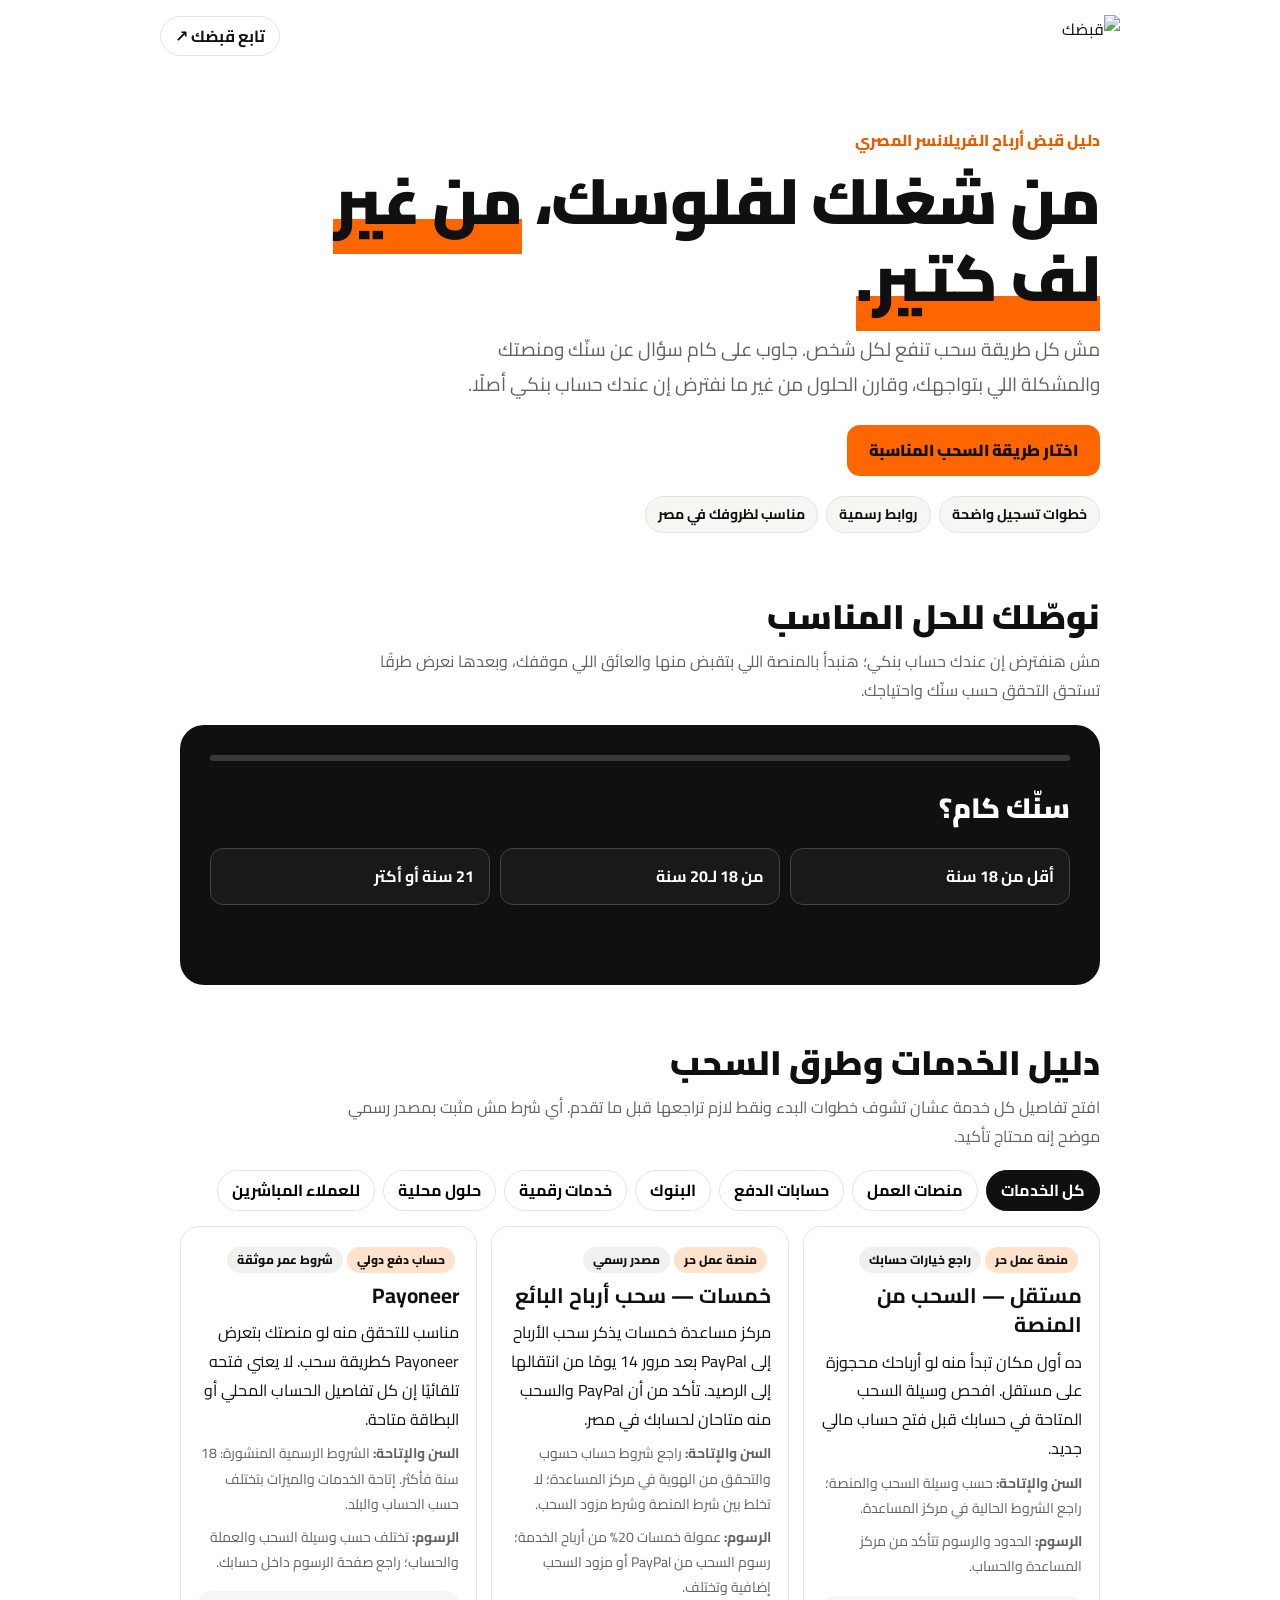
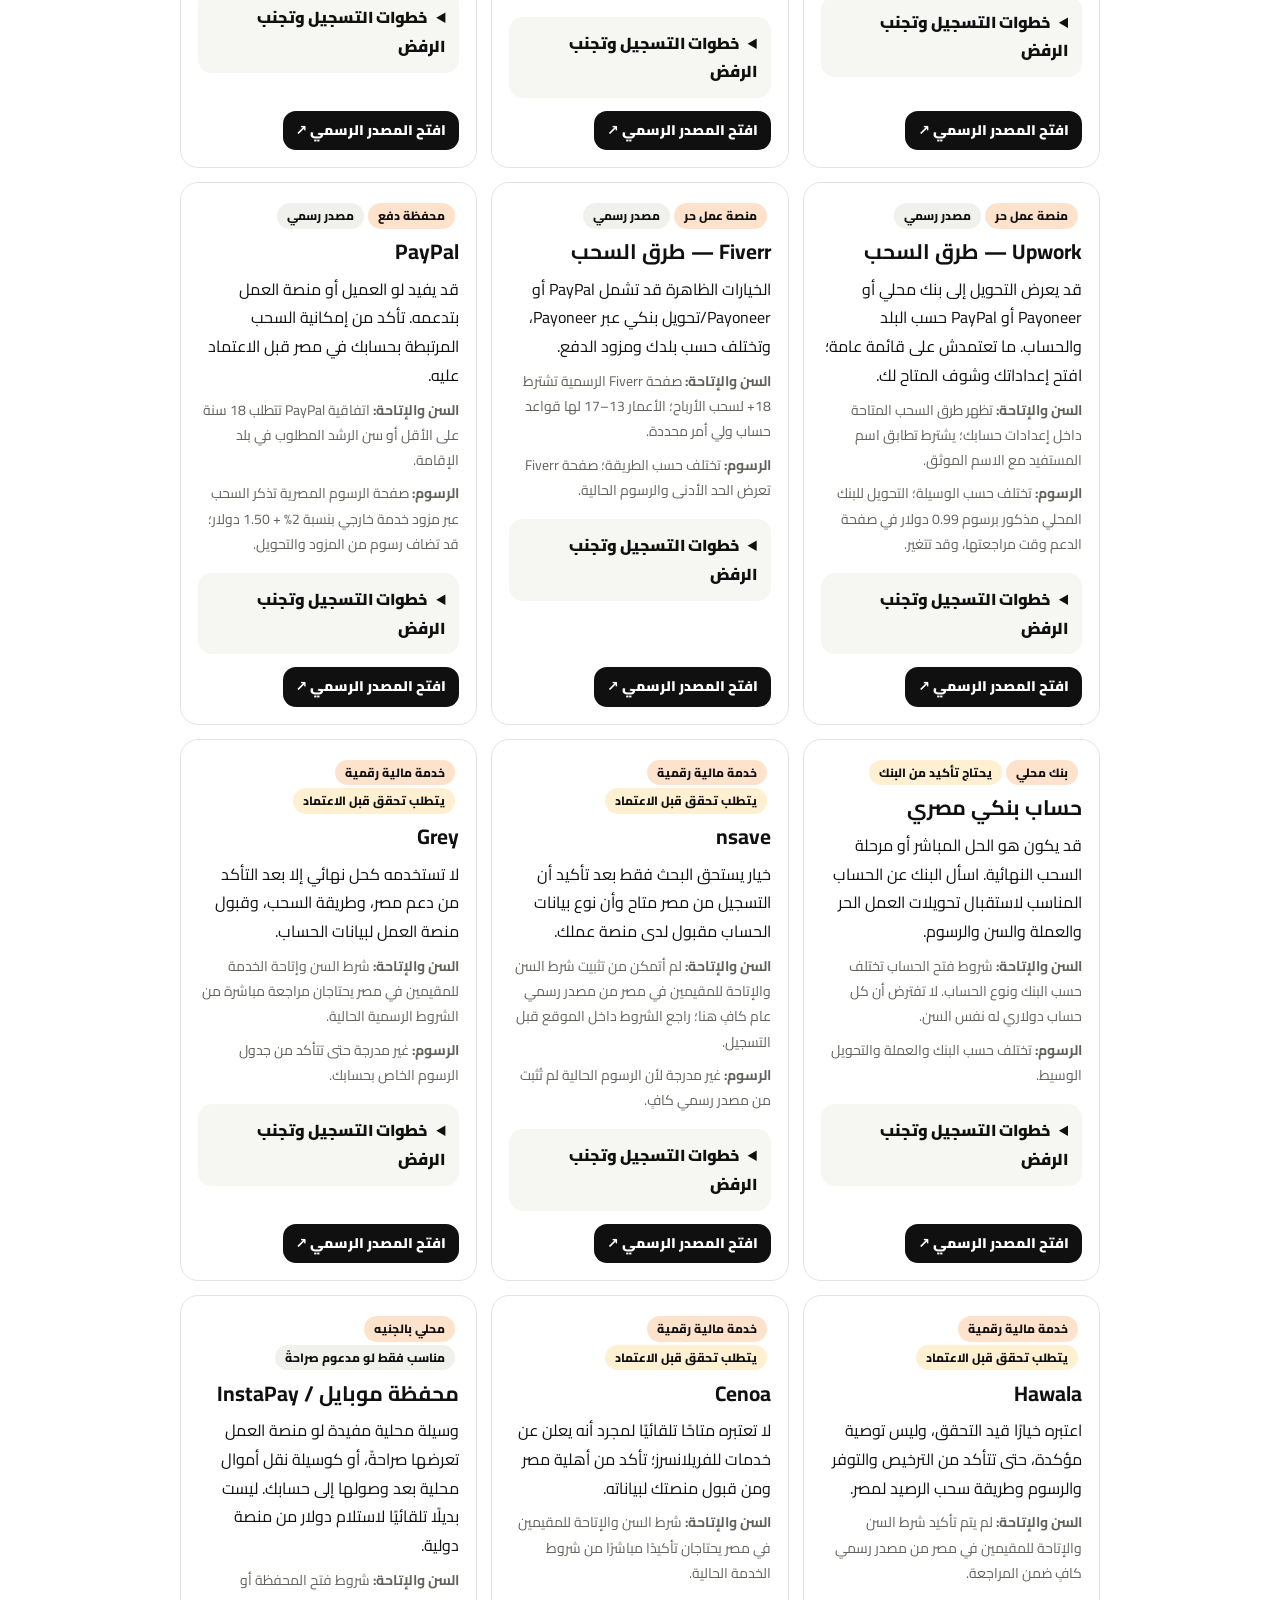
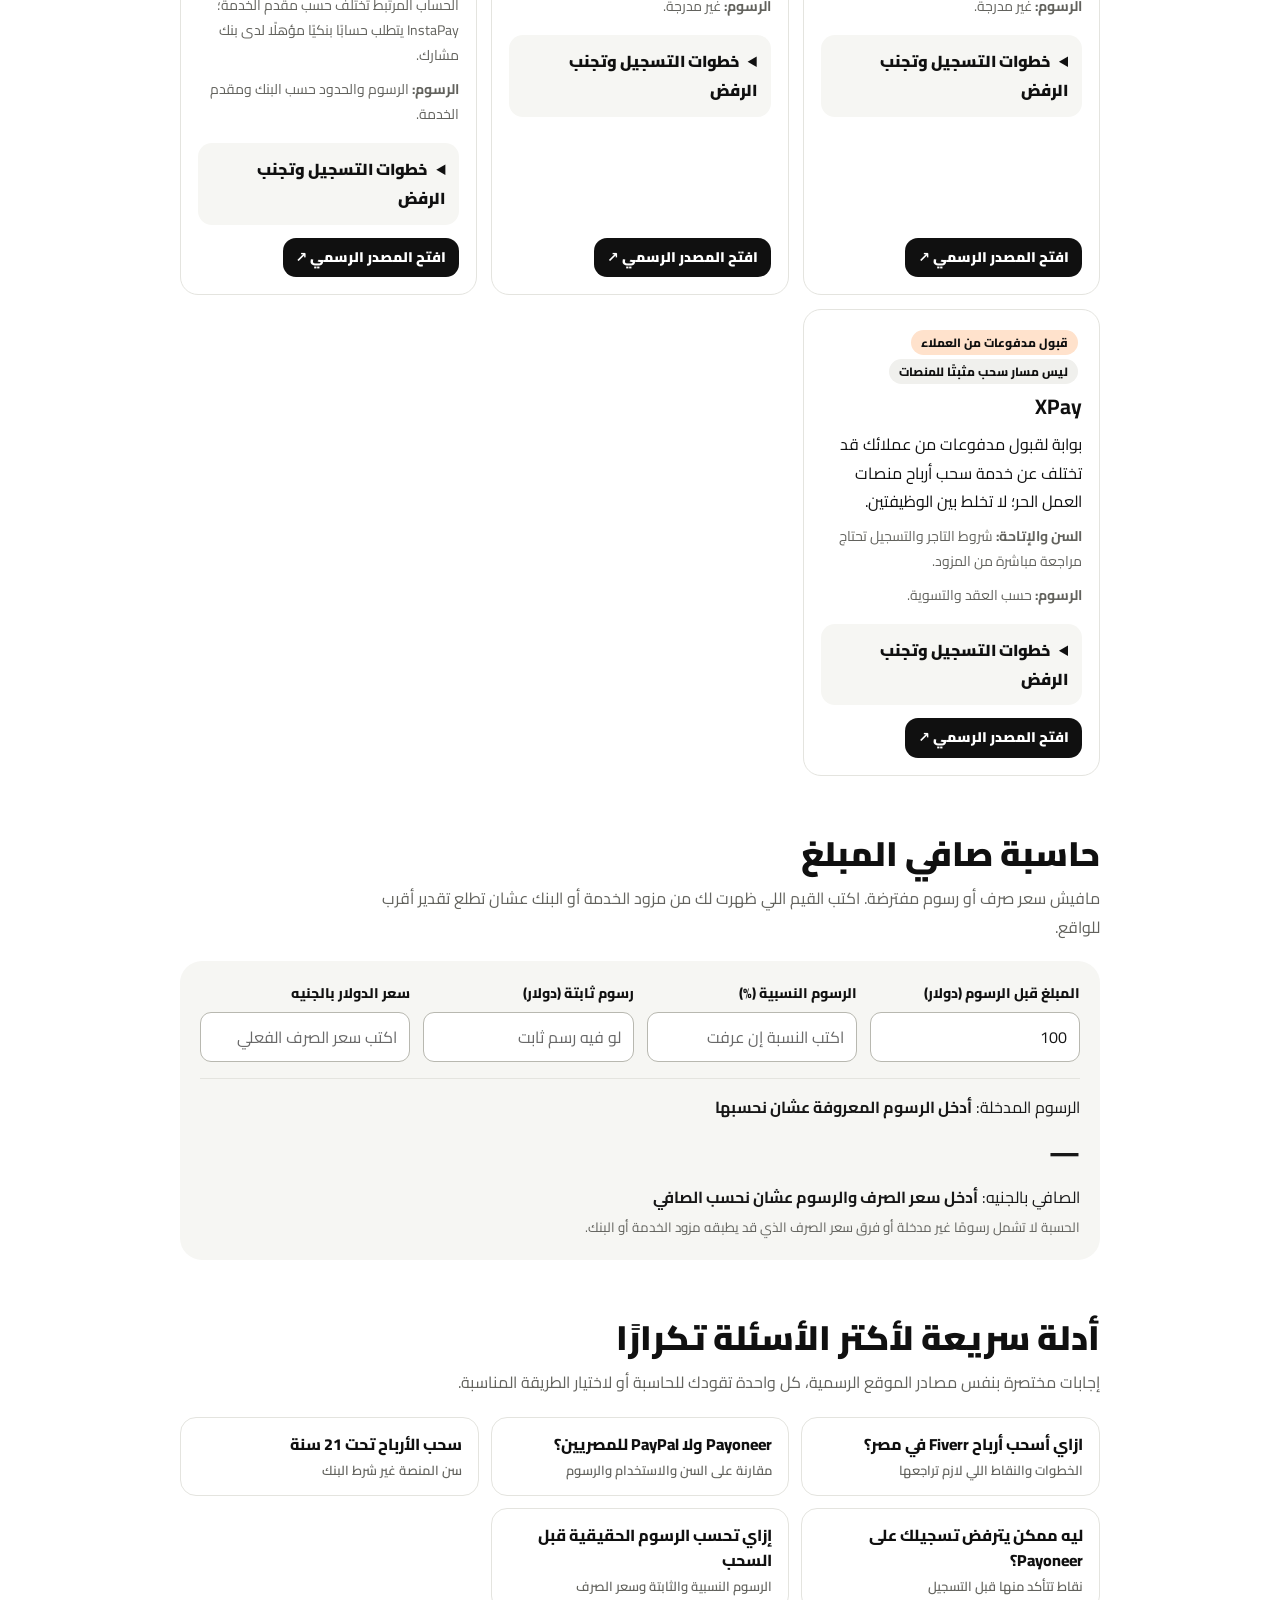
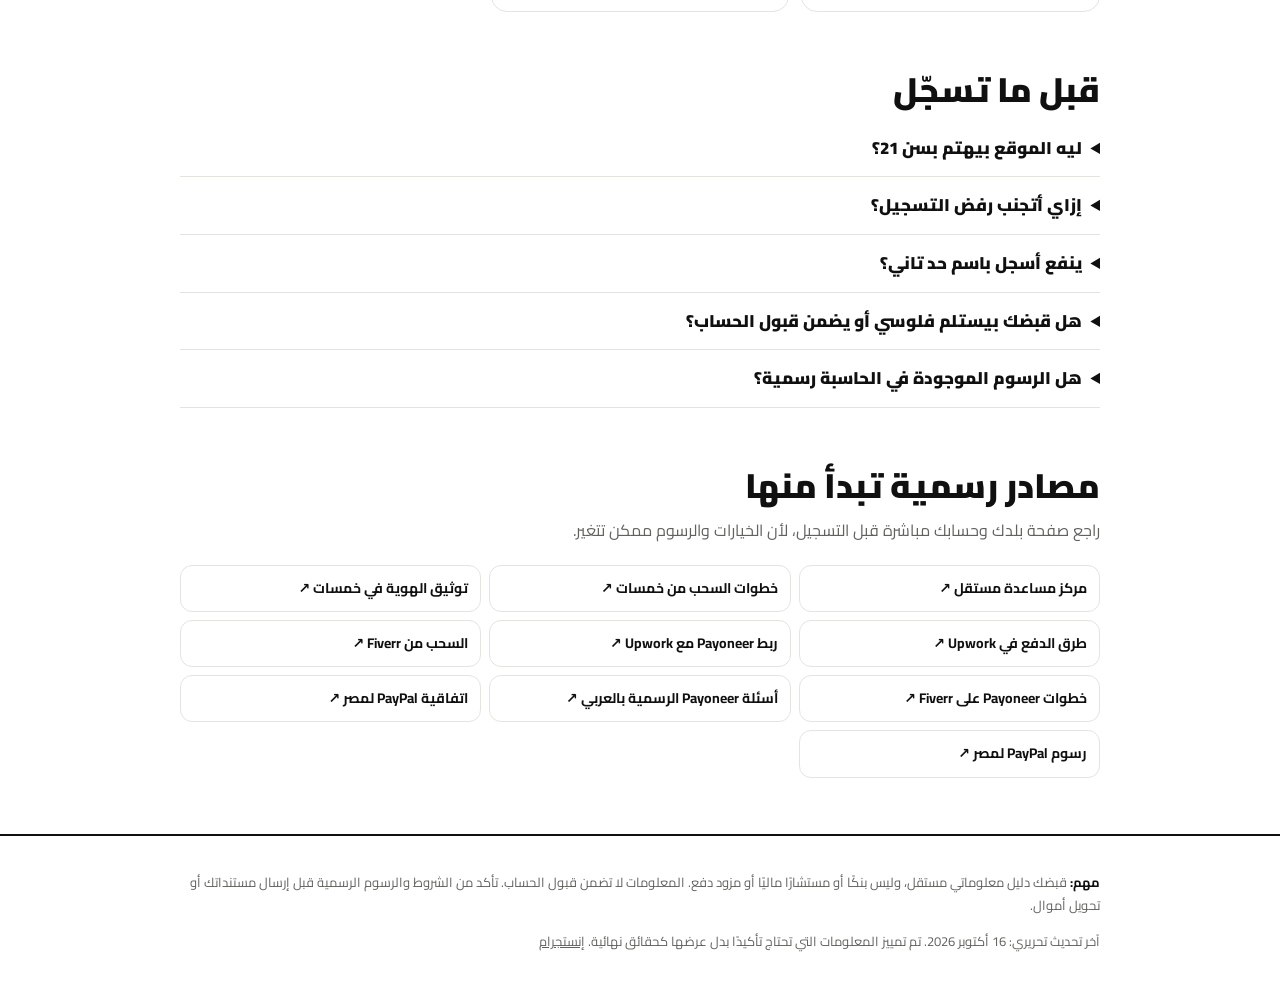
==== commit 7c88c295: "Add SEO meta, guide pages, sitemap, preview images, and analytics config - index.html: canonical, Op" ====
--- a/index.html
+++ b/index.html
@@ -4,11 +4,25 @@
 <meta charset="utf-8"><meta name="viewport" content="width=device-width, initial-scale=1">
 <title>قبضك | طريق أرباحك لحد إيدك</title>
 <meta name="description" content="دليل عملي للفريلانسر المصري لاختيار طريقة سحب أرباحه حسب سنه ومنصته، مع خطوات التسجيل ومصادر رسمية.">
-<meta name="theme-color" content="#000000"><link rel="icon" href="icon.jpg">
+<meta name="robots" content="index,follow,max-image-preview:large">
+<link rel="canonical" href="https://rawan2017.github.io/qabdak.eg/">
+<!-- Google Search Console: بعد ما تضيف الموقع كـ URL prefix وتختار التحقق بوسم HTML، الصق الوسم اللي هيديهولك هنا:
+<meta name="google-site-verification" content="XXXXXXXX"> -->
+<meta name="theme-color" content="#000000">
+<link rel="icon" type="image/png" href="icon.png"><link rel="apple-touch-icon" href="apple-touch-icon.png">
+<meta property="og:type" content="website"><meta property="og:locale" content="ar_EG"><meta property="og:site_name" content="قبضك">
+<meta property="og:title" content="قبضك | طريق أرباحك لحد إيدك">
+<meta property="og:description" content="اختار طريقة سحب أرباحك من Upwork وFiverr وخمسات ومستقل حسب سنك ومنصتك، مع خطوات تسجيل وروابط رسمية وحاسبة صافي المبلغ.">
+<meta property="og:url" content="https://rawan2017.github.io/qabdak.eg/">
+<meta property="og:image" content="https://rawan2017.github.io/qabdak.eg/og-image.png"><meta property="og:image:width" content="1200"><meta property="og:image:height" content="630"><meta property="og:image:alt" content="قبضك — دليل قبض أرباح الفريلانسر المصري">
+<meta name="twitter:card" content="summary_large_image"><meta name="twitter:title" content="قبضك | طريق أرباحك لحد إيدك"><meta name="twitter:description" content="دليل قبض أرباح الفريلانسر المصري: طرق السحب، الشروط، الرسوم، وروابط رسمية."><meta name="twitter:image" content="https://rawan2017.github.io/qabdak.eg/og-image.png">
+<script type="application/ld+json">{"@context":"https://schema.org","@type":"WebSite","name":"قبضك","alternateName":"Qabdak","url":"https://rawan2017.github.io/qabdak.eg/","inLanguage":"ar-EG","description":"دليل مستقل لاختيار طريقة سحب أرباح الفريلانسر المصري حسب السن والمنصة."}</script>
+<script src="site-config.js"></script>
 <link rel="preconnect" href="https://fonts.googleapis.com"><link rel="preconnect" href="https://fonts.gstatic.com" crossorigin><link href="https://fonts.googleapis.com/css2?family=Cairo:wght@400;600;700;800;900&display=swap" rel="stylesheet">
 <style>
 :root{--orange:#ff6600;--orange2:#e85d00;--black:#101010;--white:#fff;--paper:#f6f6f3;--line:#e4e4df;--muted:#62625d;--green:#176b45;--yellow:#fff2d9;--radius:18px}
 *{box-sizing:border-box}html{scroll-behavior:smooth}body{margin:0;font-family:Cairo,Tahoma,system-ui,sans-serif;color:var(--black);background:var(--white);line-height:1.8;font-size:16px}a{color:inherit}button,input,select{font:inherit}:focus-visible{outline:3px solid var(--orange);outline-offset:3px}.wrap{max-width:960px;margin:auto;padding:0 20px}header{display:flex;align-items:center;justify-content:space-between;gap:12px;padding:15px 20px;max-width:1000px;margin:auto}header img{height:42px;max-width:180px;object-fit:contain}header a{border:1px solid var(--line);border-radius:99px;padding:5px 14px;text-decoration:none;font-weight:700}.hero{padding:54px 0 34px;max-width:800px}.eyebrow{font-weight:800;color:var(--orange2);letter-spacing:.2px}.hero h1{font-size:clamp(36px,7vw,64px);line-height:1.2;margin:8px 0 16px;font-weight:900;letter-spacing:-1px}.hero h1 span{background:linear-gradient(transparent 65%,var(--orange) 65% 94%,transparent 94%)}.hero p{font-size:19px;color:var(--muted);max-width:660px;margin:0 0 24px}.btn{display:inline-block;border:0;border-radius:13px;background:var(--orange);color:#111;text-decoration:none;font-weight:900;padding:11px 22px;cursor:pointer}.btn:hover{background:var(--orange2)}.btn.dark{background:var(--black);color:white}.btn.line{background:white;border:1px solid var(--line)}.hero-stats{display:flex;flex-wrap:wrap;gap:8px;margin-top:20px}.pill{background:var(--paper);border:1px solid var(--line);border-radius:99px;padding:5px 12px;font-size:14px;font-weight:700}section{padding:28px 0}h2{font-size:clamp(25px,4vw,34px);line-height:1.3;margin:0 0 8px;font-weight:900}.sub{color:var(--muted);margin:0 0 20px;max-width:760px}.tool{background:var(--black);color:white;border-radius:24px;padding:clamp(18px,4vw,30px);min-height:260px}.progress{height:6px;background:#393939;border-radius:99px;overflow:hidden;margin-bottom:22px}.progress span{height:100%;display:block;background:var(--orange);transition:width .2s}.q{font-size:clamp(22px,4vw,28px);font-weight:900;margin-bottom:15px}.options{display:grid;grid-template-columns:repeat(auto-fit,minmax(220px,1fr));gap:10px}.option{background:#191919;border:1px solid #444;color:white;border-radius:13px;padding:13px 15px;text-align:right;cursor:pointer;font-weight:700}.option:hover{border-color:var(--orange)}.back{margin-top:15px;background:transparent;color:#ddd;border:0;cursor:pointer}.result h3{color:var(--orange);font-size:26px;margin:0 0 5px}.result .why{color:#ddd}.result ol{padding-right:24px}.result li{margin:6px 0}.note{background:#2a1b0e;border:1px solid #a94a0b;border-radius:14px;padding:13px 15px;margin:14px 0}.result .whitebox{background:#1b1b1b;border-radius:13px;padding:13px 15px;margin:12px 0}.whitebox b{color:var(--orange)}.grid{display:grid;grid-template-columns:repeat(auto-fit,minmax(270px,1fr));gap:14px}.filters{display:flex;flex-wrap:wrap;gap:8px;margin:15px 0}.filter{border:1px solid var(--line);border-radius:99px;background:white;padding:5px 14px;cursor:pointer;font-weight:700}.filter[aria-pressed=true]{background:var(--black);color:white;border-color:var(--black)}.service{border:1px solid var(--line);border-radius:18px;padding:17px;display:flex;flex-direction:column;gap:8px}.service h3{font-size:21px;margin:0;line-height:1.4}.service p{margin:0}.service .muted{color:var(--muted);font-size:14px}.tag{display:inline-block;border-radius:99px;background:#f0f0ed;padding:2px 10px;font-size:12px;font-weight:800;margin:0 4px 0 0}.tag.orange{background:#ffe2cc}.tag.caution{background:#fff0d2}.service .actions{display:flex;gap:8px;flex-wrap:wrap;margin-top:auto;padding-top:5px}.service .btn{font-size:14px;padding:7px 13px}.details{background:var(--paper);border-radius:14px;padding:12px 14px;margin-top:8px}.details summary{cursor:pointer;font-weight:900}.details ol,.details ul{padding-right:22px;margin:8px 0}.details li{margin:5px 0}.source{font-size:13px;color:var(--muted)}.notice{border:1px solid #f0d9ad;background:var(--yellow);border-radius:16px;padding:15px 17px;margin:16px 0}.notice strong{display:block;margin-bottom:3px}.calculator{background:var(--paper);border-radius:22px;padding:20px}.calculator input,.calculator select{color:#171717;background:#fff;border:1px solid #b8b8b0;color-scheme:light}.calculator input::placeholder{color:#686868;opacity:1}.calculator input:focus,.calculator select:focus{border-color:var(--orange);outline:3px solid #ffbf8a;outline-offset:1px}.output,.output strong{color:#171717}.output small{color:#555}.fields{display:grid;grid-template-columns:repeat(auto-fit,minmax(190px,1fr));gap:13px}label{font-size:14px;font-weight:800;display:block;margin-bottom:5px}input,select{width:100%;border:1px solid #d5d5cf;background:white;border-radius:11px;padding:10px 12px;min-width:0}.output{margin-top:16px;padding-top:14px;border-top:1px solid var(--line);display:grid;gap:5px}.output strong{font-size:28px}.output small{color:var(--muted)}.faq details{border-bottom:1px solid var(--line);padding:13px 0}.faq summary{font-weight:900;cursor:pointer;font-size:17px}.faq p{color:var(--muted);margin:8px 0}.sources{display:grid;grid-template-columns:repeat(auto-fit,minmax(240px,1fr));gap:8px}.sources a{display:block;border:1px solid var(--line);border-radius:12px;padding:10px 12px;text-decoration:none;font-weight:700;font-size:14px}.sources a:hover{border-color:var(--orange)}footer{margin-top:28px;border-top:2px solid var(--black);padding:22px 0 38px;color:var(--muted);font-size:13px}footer strong{color:var(--black)}@media(max-width:520px){.wrap{padding:0 16px}.hero{padding-top:34px}.hero p{font-size:17px}.options{grid-template-columns:1fr}.service{padding:14px}}@media(prefers-reduced-motion:reduce){*{scroll-behavior:auto!important;transition:none!important}}
+.guides{display:grid;grid-template-columns:repeat(auto-fit,minmax(250px,1fr));gap:12px}.guides a{display:block;border:1px solid var(--line);border-radius:16px;padding:14px 16px;text-decoration:none;font-weight:800;line-height:1.6}.guides a:hover{border-color:var(--orange)}.guides a small{display:block;color:var(--muted);font-weight:600;font-size:13px;margin-top:2px}.channel{background:var(--black);color:#fff;border-radius:22px;padding:22px}.channel h2{color:#fff}.channel p{color:#ddd;margin:0 0 14px}#analytics-note{margin-top:8px}.result .actions{display:flex;flex-wrap:wrap;gap:8px;align-items:center}
 </style>
 </head>
 <body>
@@ -18,6 +32,8 @@
 <section id="finder"><h2>نوصّلك للحل المناسب</h2><p class="sub">مش هنفترض إن عندك حساب بنكي؛ هنبدأ بالمنصة اللي بتقبض منها والعائق اللي موقفك، وبعدها نعرض طرقًا تستحق التحقق حسب سنّك واحتياجك.</p><div class="tool" id="app" aria-live="polite"></div></section>
 <section id="services"><h2>دليل الخدمات وطرق السحب</h2><p class="sub">افتح تفاصيل كل خدمة عشان تشوف خطوات البدء ونقط لازم تراجعها قبل ما تقدم. أي شرط مش مثبت بمصدر رسمي موضح إنه محتاج تأكيد.</p><div class="filters" id="filters"></div><div class="grid" id="cards"></div></section>
 <section id="calculator"><h2>حاسبة صافي المبلغ</h2><p class="sub">مافيش سعر صرف أو رسوم مفترضة. اكتب القيم اللي ظهرت لك من مزود الخدمة أو البنك عشان تطلع تقدير أقرب للواقع.</p><div class="calculator"><div class="fields"><div><label for="amount">المبلغ قبل الرسوم (دولار)</label><input id="amount" type="number" min="0" step="0.01" value="100"></div><div><label for="percent">الرسوم النسبية (%)</label><input id="percent" type="number" min="0" step="0.01" placeholder="اكتب النسبة إن عرفت"></div><div><label for="fixed">رسوم ثابتة (دولار)</label><input id="fixed" type="number" min="0" step="0.01" placeholder="لو فيه رسم ثابت"></div><div><label for="exchange">سعر الدولار بالجنيه</label><input id="exchange" type="number" min="0" step="0.01" placeholder="اكتب سعر الصرف الفعلي"></div></div><div class="output" id="output" aria-live="polite"></div></div></section>
+<section id="guides"><h2>أدلة سريعة لأكتر الأسئلة تكرارًا</h2><p class="sub">إجابات مختصرة بنفس مصادر الموقع الرسمية، كل واحدة تقودك للحاسبة أو لاختيار الطريقة المناسبة.</p><div class="guides"><a href="guides/fiverr-withdraw-egypt.html">ازاي أسحب أرباح Fiverr في مصر؟<small>الخطوات والنقاط اللي لازم تراجعها</small></a><a href="guides/payoneer-vs-paypal-egypt.html">Payoneer ولا PayPal للمصريين؟<small>مقارنة على السن والاستخدام والرسوم</small></a><a href="guides/withdraw-under-21.html">سحب الأرباح تحت 21 سنة<small>سن المنصة غير شرط البنك</small></a><a href="guides/payoneer-registration-rejected.html">ليه ممكن يترفض تسجيلك على Payoneer؟<small>نقاط تتأكد منها قبل التسجيل</small></a><a href="guides/calculate-withdrawal-fees.html">إزاي تحسب الرسوم الحقيقية قبل السحب<small>الرسوم النسبية والثابتة وسعر الصرف</small></a></div></section>
+<section id="channel" hidden><div class="channel"><h2>تنبيهات تغيّر الرسوم والشروط</h2><p>الرسوم وشروط السحب بتتغير. انضم للقناة وهنبلغك لما نلاحظ تغيير في المصادر الرسمية.</p><a class="btn" id="channel-link" href="#" target="_blank" rel="noopener noreferrer">انضم للقناة ↗</a></div></section>
 <section class="faq" id="faq"><h2>قبل ما تسجّل</h2>
 <details><summary>ليه الموقع بيهتم بسن 21؟</summary><p>لأن بعض الحسابات البنكية أو المنتجات المالية في مصر ممكن يكون لها شروط عمرية، وده ممكن يعطّل السحب حتى لو منصة العمل نفسها بتسمح لك تسحب. لكن مش كل تطبيق دفع شرطه 21؛ مثلًا شروط Payoneer المنشورة بتقول 18 سنة فأكثر. عشان كده قبضك بيفصل بين سن الخدمة وشرط البنك اللي هتسحب عليه.</p></details>
 <details><summary>إزاي أتجنب رفض التسجيل؟</summary><p>اكتب اسمك القانوني زي ما هو في مستند الهوية، استخدم بياناتك الحقيقية وعنوانًا يمكن إثباته، ارفع صورًا واضحة وغير منتهية الصلاحية، جاوب عن أسئلة مصدر الأموال وطبيعة العمل بصدق، وتأكد إن الخدمة تقبل المقيمين في مصر قبل ما تبدأ. دي خطوات لتقليل الأخطاء، لكنها مش ضمان للموافقة.</p></details>
@@ -27,7 +43,7 @@
 </section>
 <section id="official"><h2>مصادر رسمية تبدأ منها</h2><p class="sub">راجع صفحة بلدك وحسابك مباشرة قبل التسجيل، لأن الخيارات والرسوم ممكن تتغير.</p><div class="sources"><a href="https://support.mostaql.com/" target="_blank" rel="noopener noreferrer">مركز مساعدة مستقل ↗</a><a href="https://support.khamsat.com/page/started-as-seller" target="_blank" rel="noopener noreferrer">خطوات السحب من خمسات ↗</a><a href="https://support.khamsat.com/verifying-identity" target="_blank" rel="noopener noreferrer">توثيق الهوية في خمسات ↗</a><a href="https://support.upwork.com/hc/en-us/articles/211060918-How-to-get-paid-on-Upwork" target="_blank" rel="noopener noreferrer">طرق الدفع في Upwork ↗</a><a href="https://support.upwork.com/hc/en-us/articles/211063988-How-to-use-Payoneer-to-withdraw-your-earnings" target="_blank" rel="noopener noreferrer">ربط Payoneer مع Upwork ↗</a><a href="https://help.fiverr.com/hc/en-us/articles/360010530058-Withdrawing-your-earnings-managing-payout-methods" target="_blank" rel="noopener noreferrer">السحب من Fiverr ↗</a><a href="https://help.fiverr.com/hc/en-us/articles/14257019400465-Setting-up-Payoneer-as-a-payout-method" target="_blank" rel="noopener noreferrer">خطوات Payoneer على Fiverr ↗</a><a href="https://www.payoneer.com/ar/resources/business/frequently-asked-questions/" target="_blank" rel="noopener noreferrer">أسئلة Payoneer الرسمية بالعربي ↗</a><a href="https://www.paypal.com/eg/legalhub/paypal/useragreement-full" target="_blank" rel="noopener noreferrer">اتفاقية PayPal لمصر ↗</a><a href="https://www.paypal.com/eg/digital-wallet/paypal-consumer-fees?locale.x=ar_EG" target="_blank" rel="noopener noreferrer">رسوم PayPal لمصر ↗</a></div></section>
 </main>
-<footer><div class="wrap"><p><strong>مهم:</strong> قبضك دليل معلوماتي مستقل، وليس بنكًا أو مستشارًا ماليًا أو مزود دفع. المعلومات لا تضمن قبول الحساب. تأكد من الشروط والرسوم الرسمية قبل إرسال مستنداتك أو تحويل أموال.</p><p>آخر تحديث تحريري: 16 أكتوبر 2026. تم تمييز المعلومات التي تحتاج تأكيدًا بدل عرضها كحقائق نهائية. <a href="https://www.instagram.com/qabdak.eg/" target="_blank" rel="noopener noreferrer">إنستجرام</a></p></div></footer>
+<footer><div class="wrap"><p><strong>مهم:</strong> قبضك دليل معلوماتي مستقل، وليس بنكًا أو مستشارًا ماليًا أو مزود دفع. المعلومات لا تضمن قبول الحساب. تأكد من الشروط والرسوم الرسمية قبل إرسال مستنداتك أو تحويل أموال.</p><p>آخر تحديث تحريري: 16 أكتوبر 2026. تم تمييز المعلومات التي تحتاج تأكيدًا بدل عرضها كحقائق نهائية. <a href="https://www.instagram.com/qabdak.eg/" target="_blank" rel="noopener noreferrer">إنستجرام</a></p><p id="analytics-note" hidden>الموقع بيستخدم أداة تحليلات (Microsoft Clarity) لفهم استخدام الصفحات وتحسينها.</p></div></footer>
 <script>
 const SERVICES=[
 {key:'mostaql',name:'مستقل — السحب من المنصة',kind:'منصة عمل حر',tags:['مستقل','سحب محلي','دولار'],age:'حسب وسيلة السحب والمنصة؛ راجع الشروط الحالية في مركز المساعدة.',fit:'ده أول مكان تبدأ منه لو أرباحك محجوزة على مستقل. افحص وسيلة السحب المتاحة في حسابك قبل فتح حساب مالي جديد.',steps:['افتح مركز مساعدة مستقل وسجّل الدخول إلى حسابك.','راجع صفحة سحب الأرباح والحد الأدنى والوسائل المتاحة لحسابك في مصر.','اختار وسيلة تقدر تثبت ملكيتها، وتأكد إن الاسم والبيانات متطابقين.','لو السحب البنكي يتطلب بيانات أو مستندات مش متاحة لك، تواصل مع دعم مستقل واسأل عن البدائل المتاحة لحسابك قبل ما تفتح خدمة جديدة.'],avoid:['ما تفترضش إن كل محفظة محلية مدعومة؛ استخدم الخيارات الظاهرة في حسابك أو المذكورة رسميًا.','ما تدخلش بيانات حساب شخص آخر بدل بياناتك من غير سماح واضح من المنصة.'],link:'https://support.mostaql.com/',source:'مركز مساعدة مستقل',status:'راجع خيارات حسابك',fee:'الحدود والرسوم تتأكد من مركز المساعدة والحساب.'},
@@ -49,10 +65,14 @@
 function escapeHTML(s){return String(s).replace(/[&<>"']/g,c=>({'&':'&amp;','<':'&lt;','>':'&gt;','"':'&quot;',"'":'&#39;'}[c]));}
 function drawWizard(){if(step>=QUESTIONS.length){showResult();return;}const q=QUESTIONS[step];app.innerHTML='<div class="progress"><span style="width:'+Math.round(step/QUESTIONS.length*100)+'%"></span></div><div class="q">'+q.q+'</div><div class="options">'+q.options.map(o=>'<button class="option" data-value="'+o[0]+'">'+o[1]+'</button>').join('')+'</div>'+(step?'<button class="back" id="back">← رجوع للسؤال السابق</button>':'');app.querySelectorAll('[data-value]').forEach(b=>b.onclick=()=>{answers[q.key]=b.dataset.value;step++;drawWizard();});const back=document.getElementById('back');if(back)back.onclick=()=>{step--;delete answers[QUESTIONS[step].key];drawWizard();};}
 function recommend(){let ids=[];if(answers.platform==='mostaql')ids.push('mostaql');if(answers.platform==='upwork')ids.push('upwork');if(answers.platform==='fiverr')ids.push('fiverr');if(answers.platform==='khamsat')ids.push('khamsat');if(answers.platform==='direct')ids.push('paypal','bank');if(answers.platform==='other')ids.push('payoneer');if(answers.age==='18to20')ids.push('payoneer');else if(answers.age==='21plus')ids.push('bank','payoneer');if(answers.problem==='noBank')ids.push('payoneer','nsave','grey');if(answers.problem==='localOnly')ids.push('payoneer','nsave','grey','bank');if(answers.problem==='notAccepted')ids.push('mostaql','khamsat','upwork','fiverr');if(answers.problem==='unsure')ids.push('payoneer','bank','paypal');if(answers.currency==='foreign')ids.push('payoneer','nsave','grey');if(answers.currency==='egp')ids.push('bank','wallet');if(answers.amount==='large')ids.push('bank','payoneer');return [...new Set(ids)].filter(k=>SERVICES.some(s=>s.key===k)).slice(0,5);}
-function showResult(){const ids=recommend();let headline=answers.age==='under18'?'ابدأ بشروط المنصة، مش بفتح حساب دفع عشوائي':answers.age==='18to20'?'ركّز على الخدمات اللي تسمح بسنك، وافصلها عن شرط البنك':'قارن بين وسيلة المنصة والحساب البنكي المتاح لك';let warning=answers.age==='under18'?'لا تدخل عمرًا غير صحيح. راجع شروط المنصة وخيارات حساب ولي الأمر الرسمية قبل أي خطوة.':answers.age==='18to20'?'بما إن سنك أقل من 21، ركّز على حلول الدفع التي تسمح بسنك، وتأكد بشكل منفصل من وسيلة سحب الرصيد إلى مصر؛ فتح حساب دفع لا يعني تلقائيًا توفر حساب دولاري في بنك مصري.':'سن 21 قد يكون شرطًا لبعض المنتجات البنكية، وليس شرطًا عامًا لكل خدمات الدفع.';app.innerHTML='<div class="progress"><span style="width:100%"></span></div><div class="result"><h3>'+headline+'</h3><p class="why">بناءً على المنصة والمشكلة اللي اخترتها، دي نقاط البداية المقترحة. ما تعتبرش الترشيح ضمانًا للتوفر؛ افتح تفاصيل كل خيار وتأكد من دعمه لحسابك.</p><div class="note">'+warning+'</div><div class="options">'+ids.map(k=>{let s=SERVICES.find(x=>x.key===k);return '<button class="option" data-open="'+k+'"><strong>'+s.name+'</strong><br><small>'+s.status+'</small></button>';}).join('')+'</div><div class="whitebox"><b>قبل ما تقدم:</b> طابق الاسم، تأكد من دعم مصر والسن، اقرأ الرسوم الحالية، واستخدم الرابط الرسمي فقط.</div><div class="actions"><a class="btn" href="#services">قارن كل الخدمات</a> <button class="btn line" id="restart">ابدأ من جديد</button></div></div>';app.querySelectorAll('[data-open]').forEach(b=>b.onclick=()=>{filter='all';drawServices();document.getElementById('services').scrollIntoView({behavior:'smooth'});const d=document.getElementById('detail-'+b.dataset.open);if(d)d.open=true;});document.getElementById('restart').onclick=()=>{answers={};step=0;drawWizard();};}
+function showResult(){track('wizard_done');const ids=recommend();let headline=answers.age==='under18'?'ابدأ بشروط المنصة، مش بفتح حساب دفع عشوائي':answers.age==='18to20'?'ركّز على الخدمات اللي تسمح بسنك، وافصلها عن شرط البنك':'قارن بين وسيلة المنصة والحساب البنكي المتاح لك';let warning=answers.age==='under18'?'لا تدخل عمرًا غير صحيح. راجع شروط المنصة وخيارات حساب ولي الأمر الرسمية قبل أي خطوة.':answers.age==='18to20'?'بما إن سنك أقل من 21، ركّز على حلول الدفع التي تسمح بسنك، وتأكد بشكل منفصل من وسيلة سحب الرصيد إلى مصر؛ فتح حساب دفع لا يعني تلقائيًا توفر حساب دولاري في بنك مصري.':'سن 21 قد يكون شرطًا لبعض المنتجات البنكية، وليس شرطًا عامًا لكل خدمات الدفع.';app.innerHTML='<div class="progress"><span style="width:100%"></span></div><div class="result"><h3>'+headline+'</h3><p class="why">بناءً على المنصة والمشكلة اللي اخترتها، دي نقاط البداية المقترحة. ما تعتبرش الترشيح ضمانًا للتوفر؛ افتح تفاصيل كل خيار وتأكد من دعمه لحسابك.</p><div class="note">'+warning+'</div><div class="options">'+ids.map(k=>{let s=SERVICES.find(x=>x.key===k);return '<button class="option" data-open="'+k+'"><strong>'+s.name+'</strong><br><small>'+s.status+'</small></button>';}).join('')+'</div><div class="whitebox"><b>قبل ما تقدم:</b> طابق الاسم، تأكد من دعم مصر والسن، اقرأ الرسوم الحالية، واستخدم الرابط الرسمي فقط.</div><div class="actions"><a class="btn" href="#services">قارن كل الخدمات</a> <button class="btn line" id="restart">ابدأ من جديد</button> <button class="btn line" id="share">شارك الموقع مع صاحبك</button></div></div>';app.querySelectorAll('[data-open]').forEach(b=>b.onclick=()=>{filter='all';drawServices();document.getElementById('services').scrollIntoView({behavior:'smooth'});const d=document.getElementById('detail-'+b.dataset.open);if(d)d.open=true;});document.getElementById('restart').onclick=()=>{answers={};step=0;drawWizard();};document.getElementById('share').onclick=shareSite;}
+function track(n){try{if(window.qTrack)window.qTrack(n);}catch(e){}}
+function shareSite(){const url='https://rawan2017.github.io/qabdak.eg/?utm_source=share&utm_medium=social&utm_content=wizard_result',text='دليل قبض أرباح الفريلانسر المصري: اعرف طريقة السحب المناسبة لسنك ومنصتك';track('share_click');if(navigator.share){navigator.share({title:'قبضك',text:text,url:url}).catch(()=>{});}else{window.open('https://wa.me/?text='+encodeURIComponent(text+' '+url),'_blank','noopener');}}
 const filters=[['all','كل الخدمات'],['منصة عمل حر','منصات العمل'],['حساب دفع دولي','حسابات الدفع'],['بنك محلي','البنوك'],['خدمة مالية رقمية','خدمات رقمية'],['محلي بالجنيه','حلول محلية'],['قبول مدفوعات من العملاء','للعملاء المباشرين']];
 function drawServices(){document.getElementById('filters').innerHTML=filters.map(([v,l])=>'<button class="filter" data-filter="'+v+'" aria-pressed="'+(filter===v)+'">'+l+'</button>').join('');document.querySelectorAll('[data-filter]').forEach(b=>b.onclick=()=>{filter=b.dataset.filter;drawServices();});const list=SERVICES.filter(s=>filter==='all'||s.kind===filter);document.getElementById('cards').innerHTML=list.map(s=>'<article class="service" id="service-'+s.key+'"><div><span class="tag orange">'+s.kind+'</span><span class="tag '+(s.status.includes('تحقق')||s.status.includes('يحتاج')?'caution':'')+'">'+s.status+'</span></div><h3>'+s.name+'</h3><p>'+s.fit+'</p><p class="muted"><b>السن والإتاحة:</b> '+s.age+'</p><p class="muted"><b>الرسوم:</b> '+s.fee+'</p><details class="details" id="detail-'+s.key+'"><summary>خطوات التسجيل وتجنب الرفض</summary><b>الخطوات:</b><ol>'+s.steps.map(x=>'<li>'+x+'</li>').join('')+'</ol><b>خد بالك:</b><ul>'+s.avoid.map(x=>'<li>'+x+'</li>').join('')+'</ul><p class="source">المصدر: '+s.source+'</p></details><div class="actions"><a class="btn dark" href="'+s.link+'" target="_blank" rel="noopener noreferrer">افتح المصدر الرسمي ↗</a></div></article>').join('');}
 function calc(){const amount=Math.max(0,Number(document.getElementById('amount').value)||0),pct=Math.max(0,Number(document.getElementById('percent').value)||0),fixed=Math.max(0,Number(document.getElementById('fixed').value)||0),rate=Math.max(0,Number(document.getElementById('exchange').value)||0),hasPct=document.getElementById('percent').value!=='',hasFixed=document.getElementById('fixed').value!=='';const fee=amount*pct/100+fixed,net=Math.max(0,amount-fee);document.getElementById('output').innerHTML='<span>الرسوم المدخلة: <b>'+(hasPct||hasFixed?fee.toFixed(2)+' دولار':'أدخل الرسوم المعروفة عشان نحسبها')+'</b></span><strong>'+(hasPct||hasFixed?net.toFixed(2)+' دولار':'—')+'</strong><span>الصافي بالجنيه: <b>'+(rate>0&&(hasPct||hasFixed)?(net*rate).toLocaleString('ar-EG',{maximumFractionDigits:2})+' جنيه':'أدخل سعر الصرف والرسوم عشان نحسب الصافي')+'</b></span><small>الحسبة لا تشمل رسومًا غير مدخلة أو فرق سعر الصرف الذي قد يطبقه مزود الخدمة أو البنك.</small>';}
-['amount','percent','fixed','exchange'].forEach(id=>document.getElementById(id).addEventListener('input',calc));drawWizard();drawServices();calc();
+let calcTracked=false;['amount','percent','fixed','exchange'].forEach(id=>document.getElementById(id).addEventListener('input',()=>{calc();if(!calcTracked){calcTracked=true;track('calculator_used');}}));
+const CFG=window.SITE_CONFIG||{};if(CFG.channelUrl){const sec=document.getElementById('channel');document.getElementById('channel-link').href=CFG.channelUrl;sec.hidden=false;document.getElementById('channel-link').addEventListener('click',()=>track('channel_click'));}
+drawWizard();drawServices();calc();
 </script>
 </body></html>
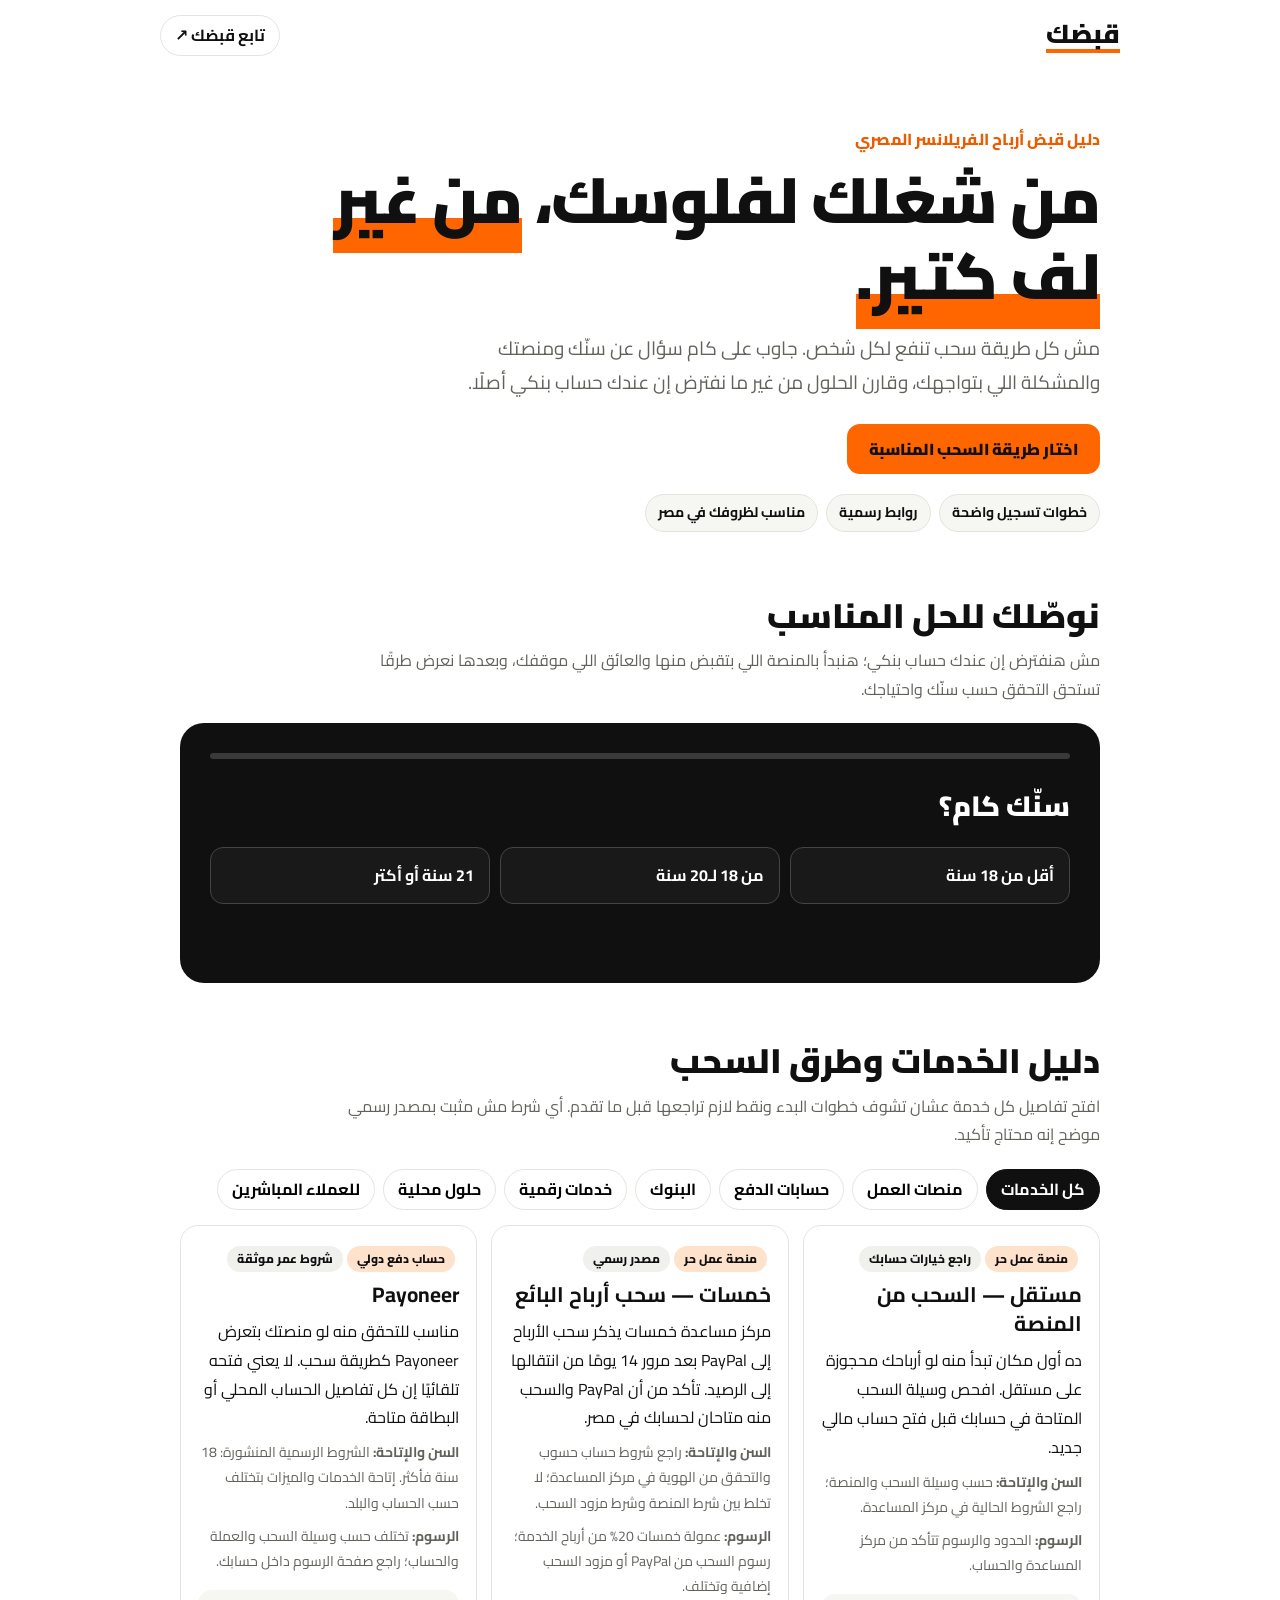
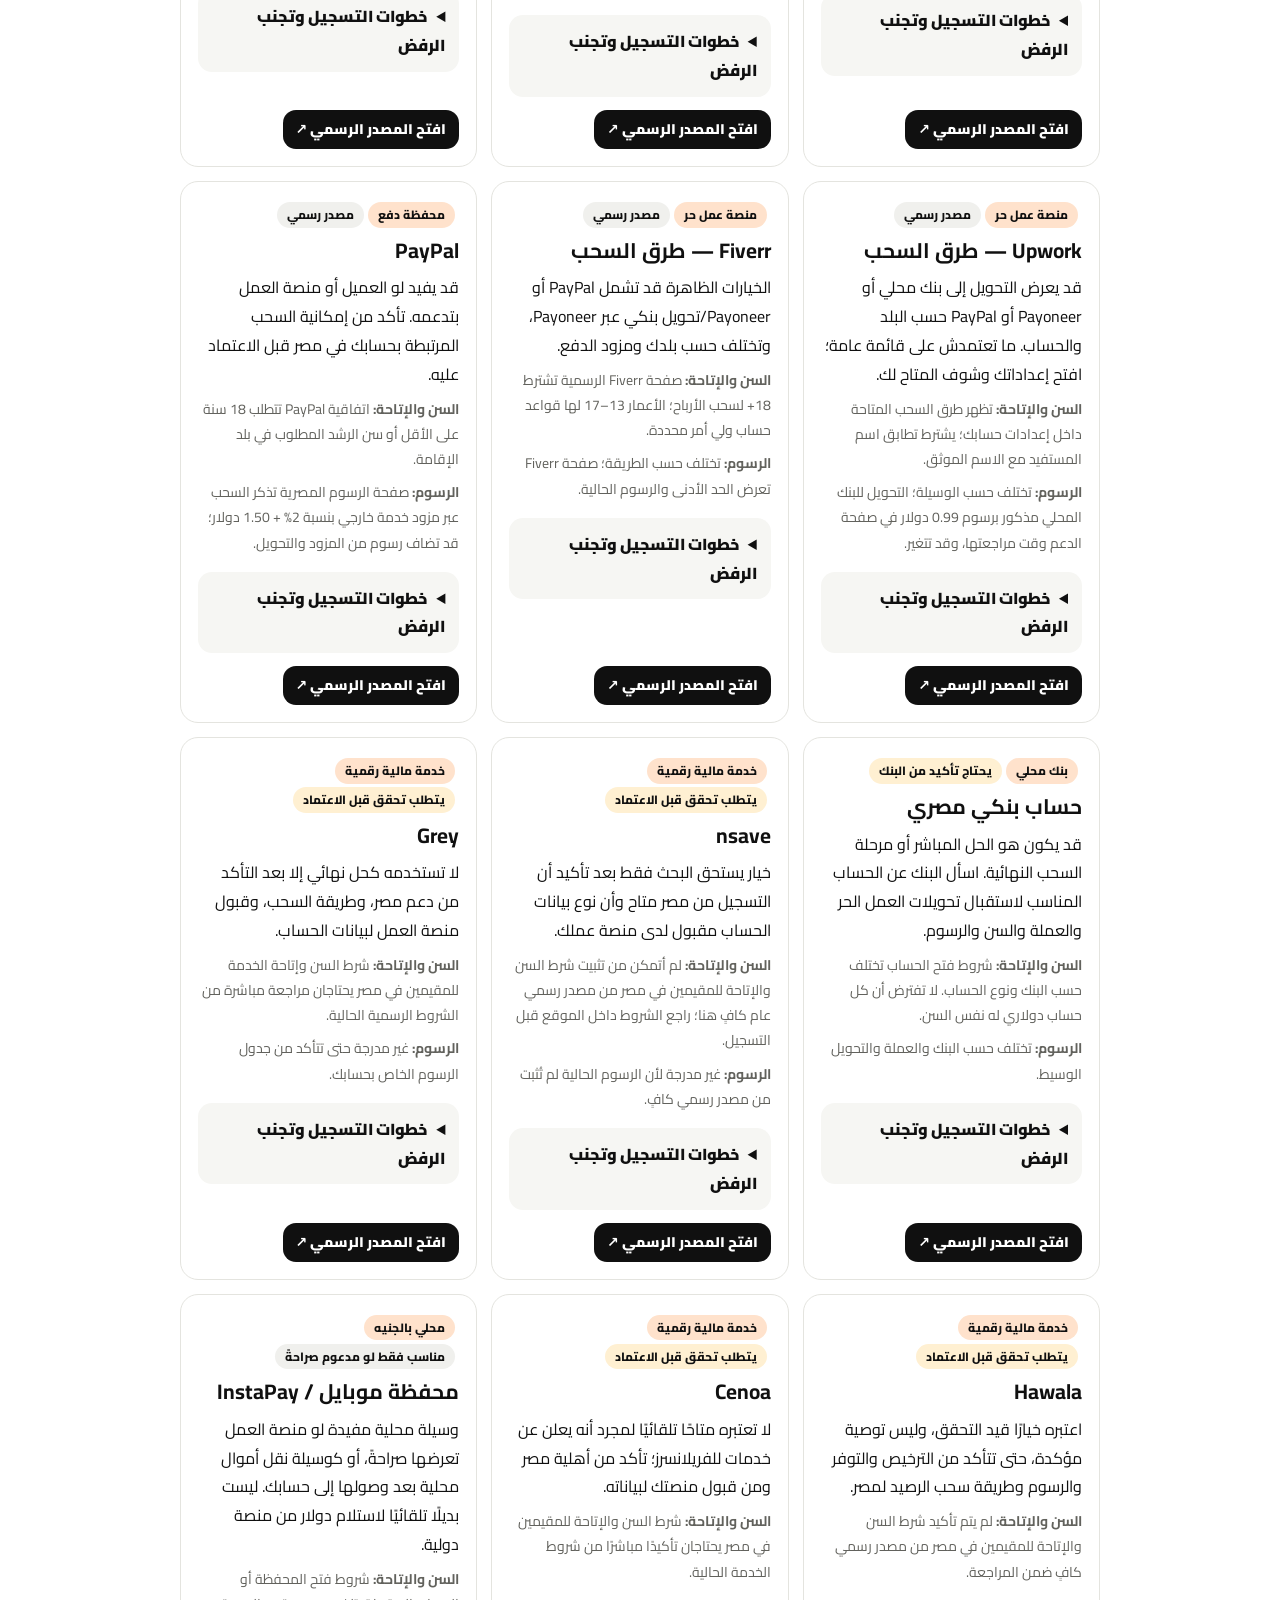
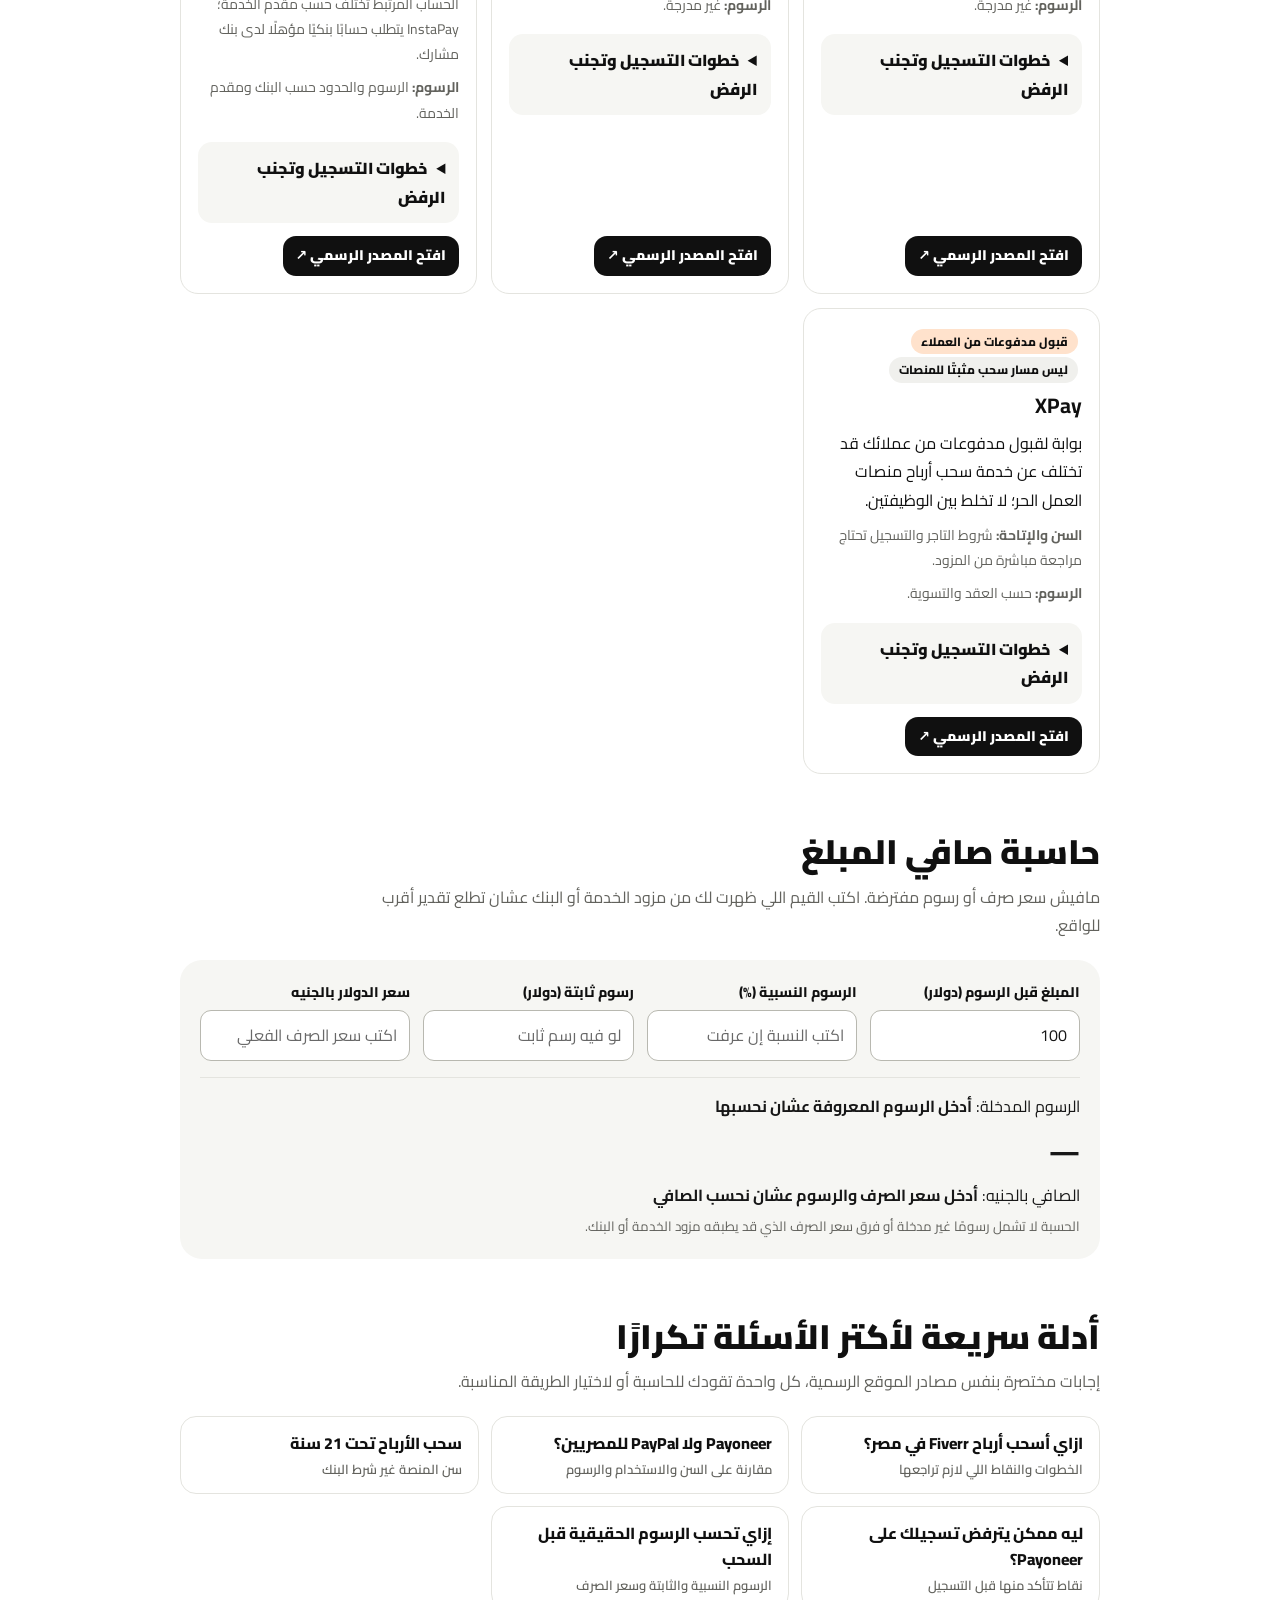
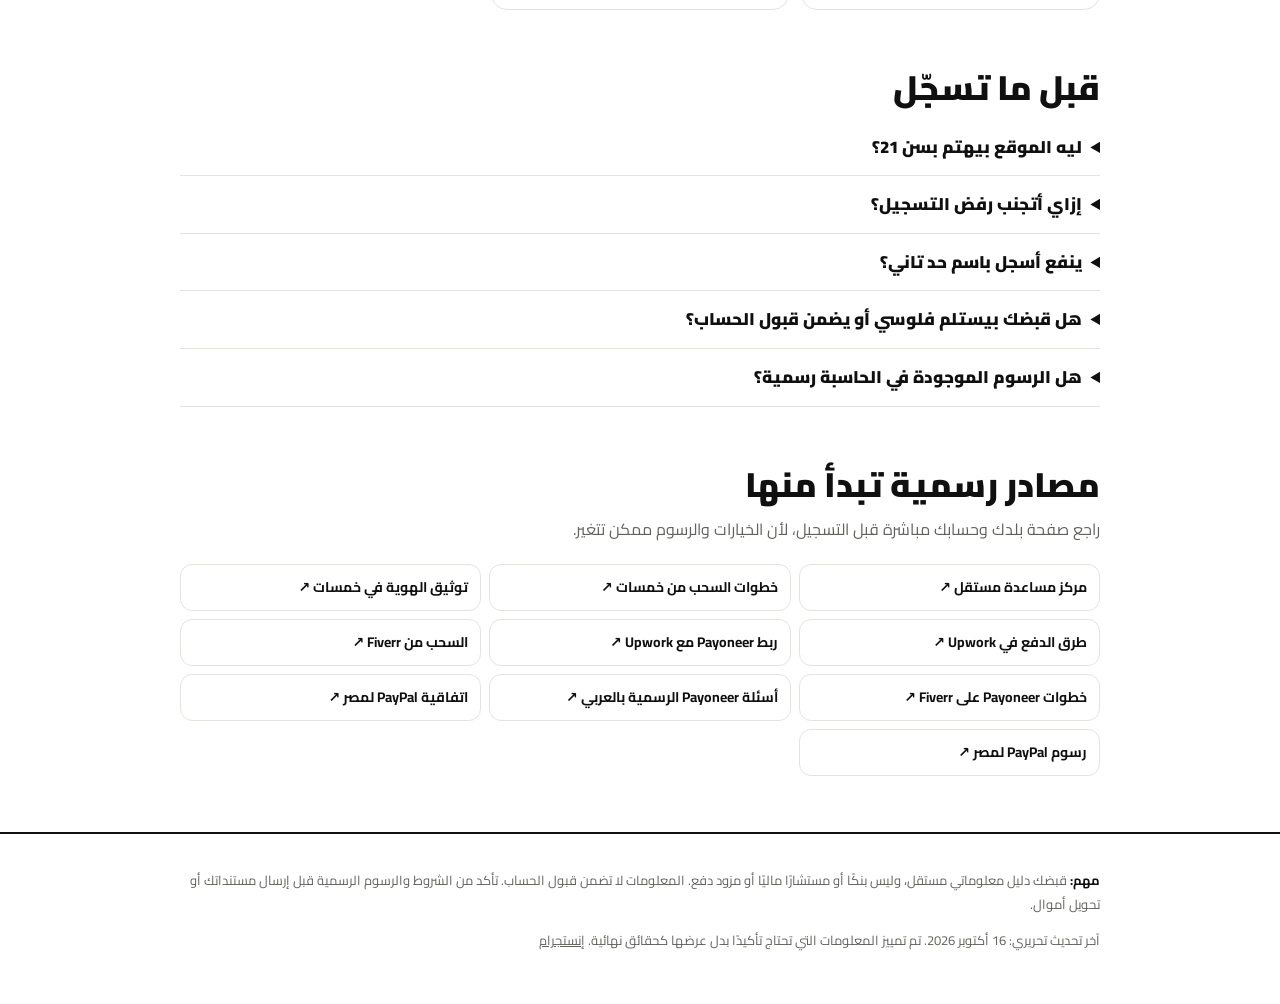
==== commit df75f3de: "Show text brand when logo.jpg fails to load Co-Authored-By: Claude Sonnet 5.5 <noreply@anthropic.com" ====
--- a/index.html
+++ b/index.html
@@ -22,11 +22,11 @@
 <style>
 :root{--orange:#ff6600;--orange2:#e85d00;--black:#101010;--white:#fff;--paper:#f6f6f3;--line:#e4e4df;--muted:#62625d;--green:#176b45;--yellow:#fff2d9;--radius:18px}
 *{box-sizing:border-box}html{scroll-behavior:smooth}body{margin:0;font-family:Cairo,Tahoma,system-ui,sans-serif;color:var(--black);background:var(--white);line-height:1.8;font-size:16px}a{color:inherit}button,input,select{font:inherit}:focus-visible{outline:3px solid var(--orange);outline-offset:3px}.wrap{max-width:960px;margin:auto;padding:0 20px}header{display:flex;align-items:center;justify-content:space-between;gap:12px;padding:15px 20px;max-width:1000px;margin:auto}header img{height:42px;max-width:180px;object-fit:contain}header a{border:1px solid var(--line);border-radius:99px;padding:5px 14px;text-decoration:none;font-weight:700}.hero{padding:54px 0 34px;max-width:800px}.eyebrow{font-weight:800;color:var(--orange2);letter-spacing:.2px}.hero h1{font-size:clamp(36px,7vw,64px);line-height:1.2;margin:8px 0 16px;font-weight:900;letter-spacing:-1px}.hero h1 span{background:linear-gradient(transparent 65%,var(--orange) 65% 94%,transparent 94%)}.hero p{font-size:19px;color:var(--muted);max-width:660px;margin:0 0 24px}.btn{display:inline-block;border:0;border-radius:13px;background:var(--orange);color:#111;text-decoration:none;font-weight:900;padding:11px 22px;cursor:pointer}.btn:hover{background:var(--orange2)}.btn.dark{background:var(--black);color:white}.btn.line{background:white;border:1px solid var(--line)}.hero-stats{display:flex;flex-wrap:wrap;gap:8px;margin-top:20px}.pill{background:var(--paper);border:1px solid var(--line);border-radius:99px;padding:5px 12px;font-size:14px;font-weight:700}section{padding:28px 0}h2{font-size:clamp(25px,4vw,34px);line-height:1.3;margin:0 0 8px;font-weight:900}.sub{color:var(--muted);margin:0 0 20px;max-width:760px}.tool{background:var(--black);color:white;border-radius:24px;padding:clamp(18px,4vw,30px);min-height:260px}.progress{height:6px;background:#393939;border-radius:99px;overflow:hidden;margin-bottom:22px}.progress span{height:100%;display:block;background:var(--orange);transition:width .2s}.q{font-size:clamp(22px,4vw,28px);font-weight:900;margin-bottom:15px}.options{display:grid;grid-template-columns:repeat(auto-fit,minmax(220px,1fr));gap:10px}.option{background:#191919;border:1px solid #444;color:white;border-radius:13px;padding:13px 15px;text-align:right;cursor:pointer;font-weight:700}.option:hover{border-color:var(--orange)}.back{margin-top:15px;background:transparent;color:#ddd;border:0;cursor:pointer}.result h3{color:var(--orange);font-size:26px;margin:0 0 5px}.result .why{color:#ddd}.result ol{padding-right:24px}.result li{margin:6px 0}.note{background:#2a1b0e;border:1px solid #a94a0b;border-radius:14px;padding:13px 15px;margin:14px 0}.result .whitebox{background:#1b1b1b;border-radius:13px;padding:13px 15px;margin:12px 0}.whitebox b{color:var(--orange)}.grid{display:grid;grid-template-columns:repeat(auto-fit,minmax(270px,1fr));gap:14px}.filters{display:flex;flex-wrap:wrap;gap:8px;margin:15px 0}.filter{border:1px solid var(--line);border-radius:99px;background:white;padding:5px 14px;cursor:pointer;font-weight:700}.filter[aria-pressed=true]{background:var(--black);color:white;border-color:var(--black)}.service{border:1px solid var(--line);border-radius:18px;padding:17px;display:flex;flex-direction:column;gap:8px}.service h3{font-size:21px;margin:0;line-height:1.4}.service p{margin:0}.service .muted{color:var(--muted);font-size:14px}.tag{display:inline-block;border-radius:99px;background:#f0f0ed;padding:2px 10px;font-size:12px;font-weight:800;margin:0 4px 0 0}.tag.orange{background:#ffe2cc}.tag.caution{background:#fff0d2}.service .actions{display:flex;gap:8px;flex-wrap:wrap;margin-top:auto;padding-top:5px}.service .btn{font-size:14px;padding:7px 13px}.details{background:var(--paper);border-radius:14px;padding:12px 14px;margin-top:8px}.details summary{cursor:pointer;font-weight:900}.details ol,.details ul{padding-right:22px;margin:8px 0}.details li{margin:5px 0}.source{font-size:13px;color:var(--muted)}.notice{border:1px solid #f0d9ad;background:var(--yellow);border-radius:16px;padding:15px 17px;margin:16px 0}.notice strong{display:block;margin-bottom:3px}.calculator{background:var(--paper);border-radius:22px;padding:20px}.calculator input,.calculator select{color:#171717;background:#fff;border:1px solid #b8b8b0;color-scheme:light}.calculator input::placeholder{color:#686868;opacity:1}.calculator input:focus,.calculator select:focus{border-color:var(--orange);outline:3px solid #ffbf8a;outline-offset:1px}.output,.output strong{color:#171717}.output small{color:#555}.fields{display:grid;grid-template-columns:repeat(auto-fit,minmax(190px,1fr));gap:13px}label{font-size:14px;font-weight:800;display:block;margin-bottom:5px}input,select{width:100%;border:1px solid #d5d5cf;background:white;border-radius:11px;padding:10px 12px;min-width:0}.output{margin-top:16px;padding-top:14px;border-top:1px solid var(--line);display:grid;gap:5px}.output strong{font-size:28px}.output small{color:var(--muted)}.faq details{border-bottom:1px solid var(--line);padding:13px 0}.faq summary{font-weight:900;cursor:pointer;font-size:17px}.faq p{color:var(--muted);margin:8px 0}.sources{display:grid;grid-template-columns:repeat(auto-fit,minmax(240px,1fr));gap:8px}.sources a{display:block;border:1px solid var(--line);border-radius:12px;padding:10px 12px;text-decoration:none;font-weight:700;font-size:14px}.sources a:hover{border-color:var(--orange)}footer{margin-top:28px;border-top:2px solid var(--black);padding:22px 0 38px;color:var(--muted);font-size:13px}footer strong{color:var(--black)}@media(max-width:520px){.wrap{padding:0 16px}.hero{padding-top:34px}.hero p{font-size:17px}.options{grid-template-columns:1fr}.service{padding:14px}}@media(prefers-reduced-motion:reduce){*{scroll-behavior:auto!important;transition:none!important}}
-.guides{display:grid;grid-template-columns:repeat(auto-fit,minmax(250px,1fr));gap:12px}.guides a{display:block;border:1px solid var(--line);border-radius:16px;padding:14px 16px;text-decoration:none;font-weight:800;line-height:1.6}.guides a:hover{border-color:var(--orange)}.guides a small{display:block;color:var(--muted);font-weight:600;font-size:13px;margin-top:2px}.channel{background:var(--black);color:#fff;border-radius:22px;padding:22px}.channel h2{color:#fff}.channel p{color:#ddd;margin:0 0 14px}#analytics-note{margin-top:8px}.result .actions{display:flex;flex-wrap:wrap;gap:8px;align-items:center}
+.guides{display:grid;grid-template-columns:repeat(auto-fit,minmax(250px,1fr));gap:12px}.guides a{display:block;border:1px solid var(--line);border-radius:16px;padding:14px 16px;text-decoration:none;font-weight:800;line-height:1.6}.guides a:hover{border-color:var(--orange)}.guides a small{display:block;color:var(--muted);font-weight:600;font-size:13px;margin-top:2px}.channel{background:var(--black);color:#fff;border-radius:22px;padding:22px}.channel h2{color:#fff}.channel p{color:#ddd;margin:0 0 14px}#analytics-note{margin-top:8px}.brand{font-weight:900;font-size:26px;line-height:1.2;border-bottom:4px solid var(--orange)}.result .actions{display:flex;flex-wrap:wrap;gap:8px;align-items:center}
 </style>
 </head>
 <body>
-<header><img src="logo.jpg" alt="قبضك"><a href="https://www.instagram.com/qabdak.eg/" target="_blank" rel="noopener noreferrer">تابع قبضك ↗</a></header>
+<header><img src="logo.jpg" alt="قبضك" onerror="this.onerror=null;this.outerHTML='<span class=&quot;brand&quot;>قبضك</span>'"><a href="https://www.instagram.com/qabdak.eg/" target="_blank" rel="noopener noreferrer">تابع قبضك ↗</a></header>
 <main class="wrap">
 <div class="hero"><div class="eyebrow">دليل قبض أرباح الفريلانسر المصري</div><h1>من شغلك لفلوسك، <span>من غير لف كتير.</span></h1><p>مش كل طريقة سحب تنفع لكل شخص. جاوب على كام سؤال عن سنّك ومنصتك والمشكلة اللي بتواجهك، وقارن الحلول من غير ما نفترض إن عندك حساب بنكي أصلًا.</p><a class="btn" href="#finder">اختار طريقة السحب المناسبة</a><div class="hero-stats"><span class="pill">خطوات تسجيل واضحة</span><span class="pill">روابط رسمية</span><span class="pill">مناسب لظروفك في مصر</span></div></div>
 <section id="finder"><h2>نوصّلك للحل المناسب</h2><p class="sub">مش هنفترض إن عندك حساب بنكي؛ هنبدأ بالمنصة اللي بتقبض منها والعائق اللي موقفك، وبعدها نعرض طرقًا تستحق التحقق حسب سنّك واحتياجك.</p><div class="tool" id="app" aria-live="polite"></div></section>
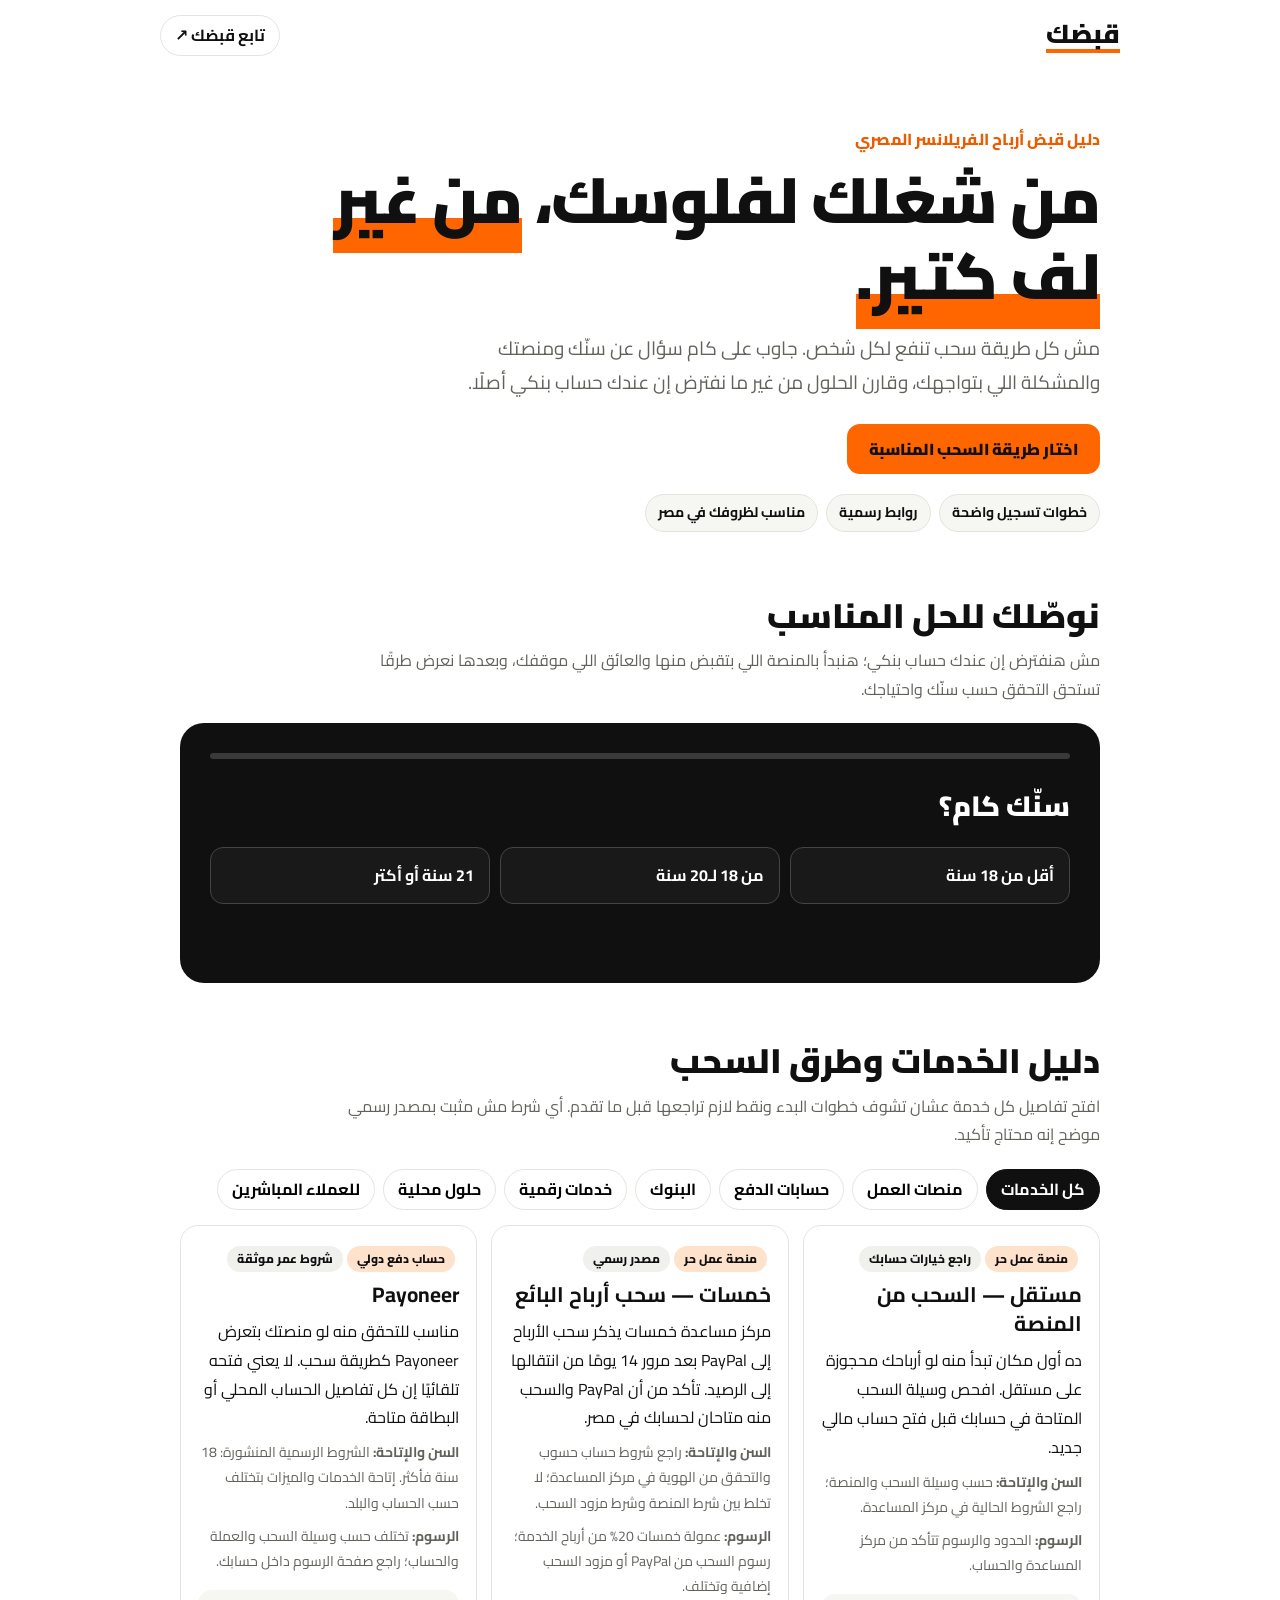
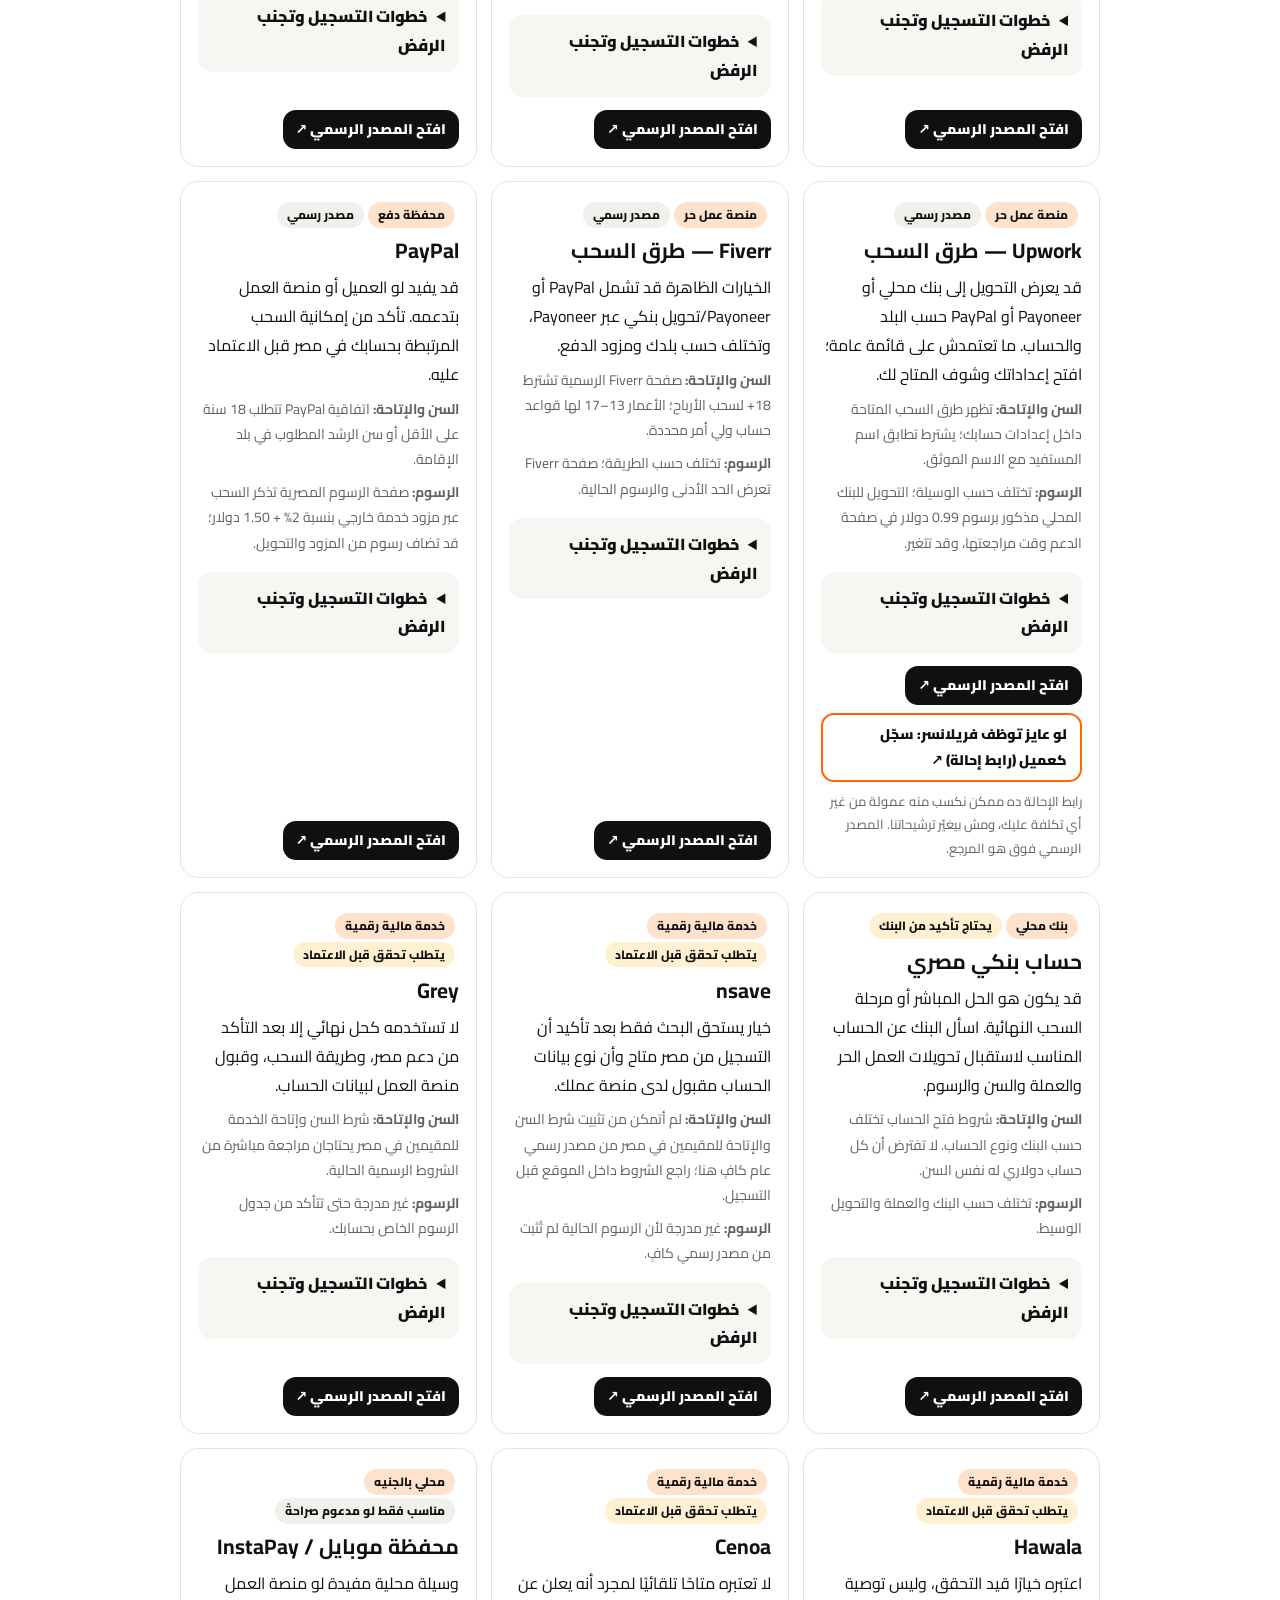
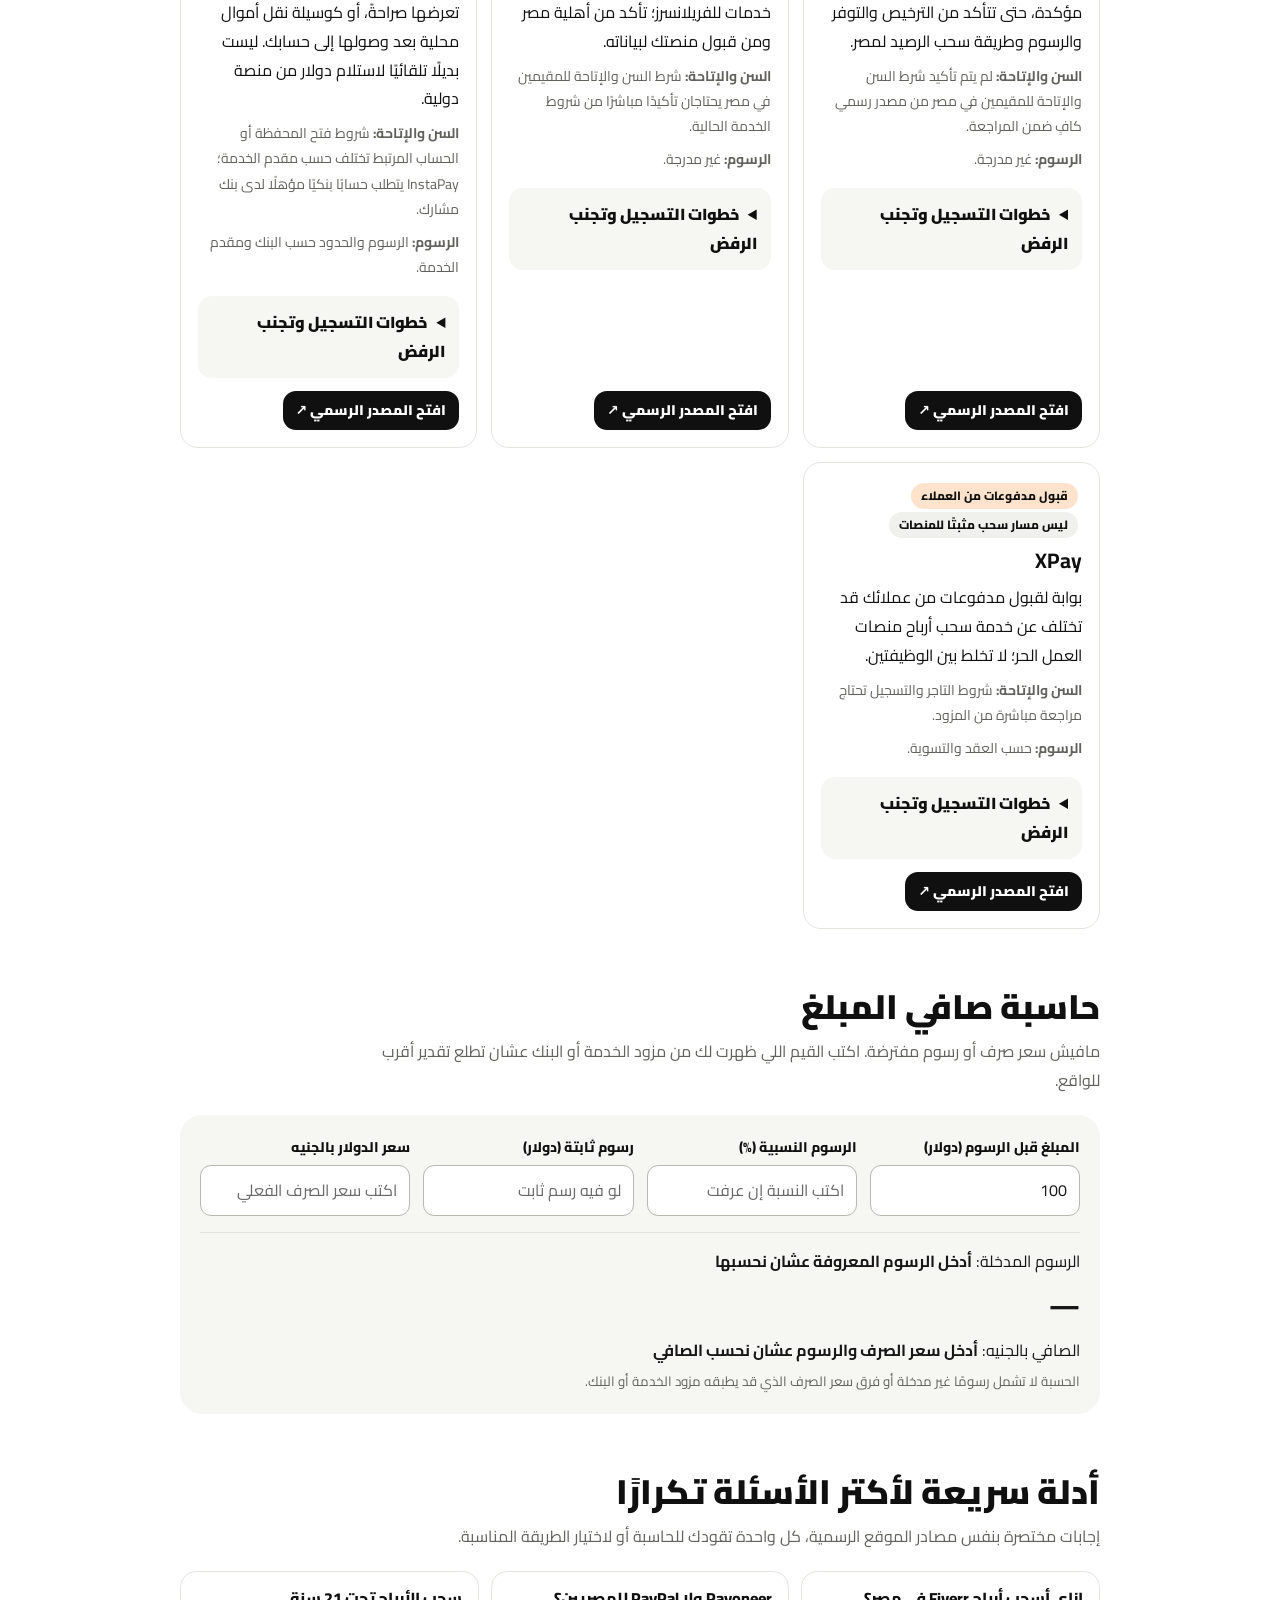
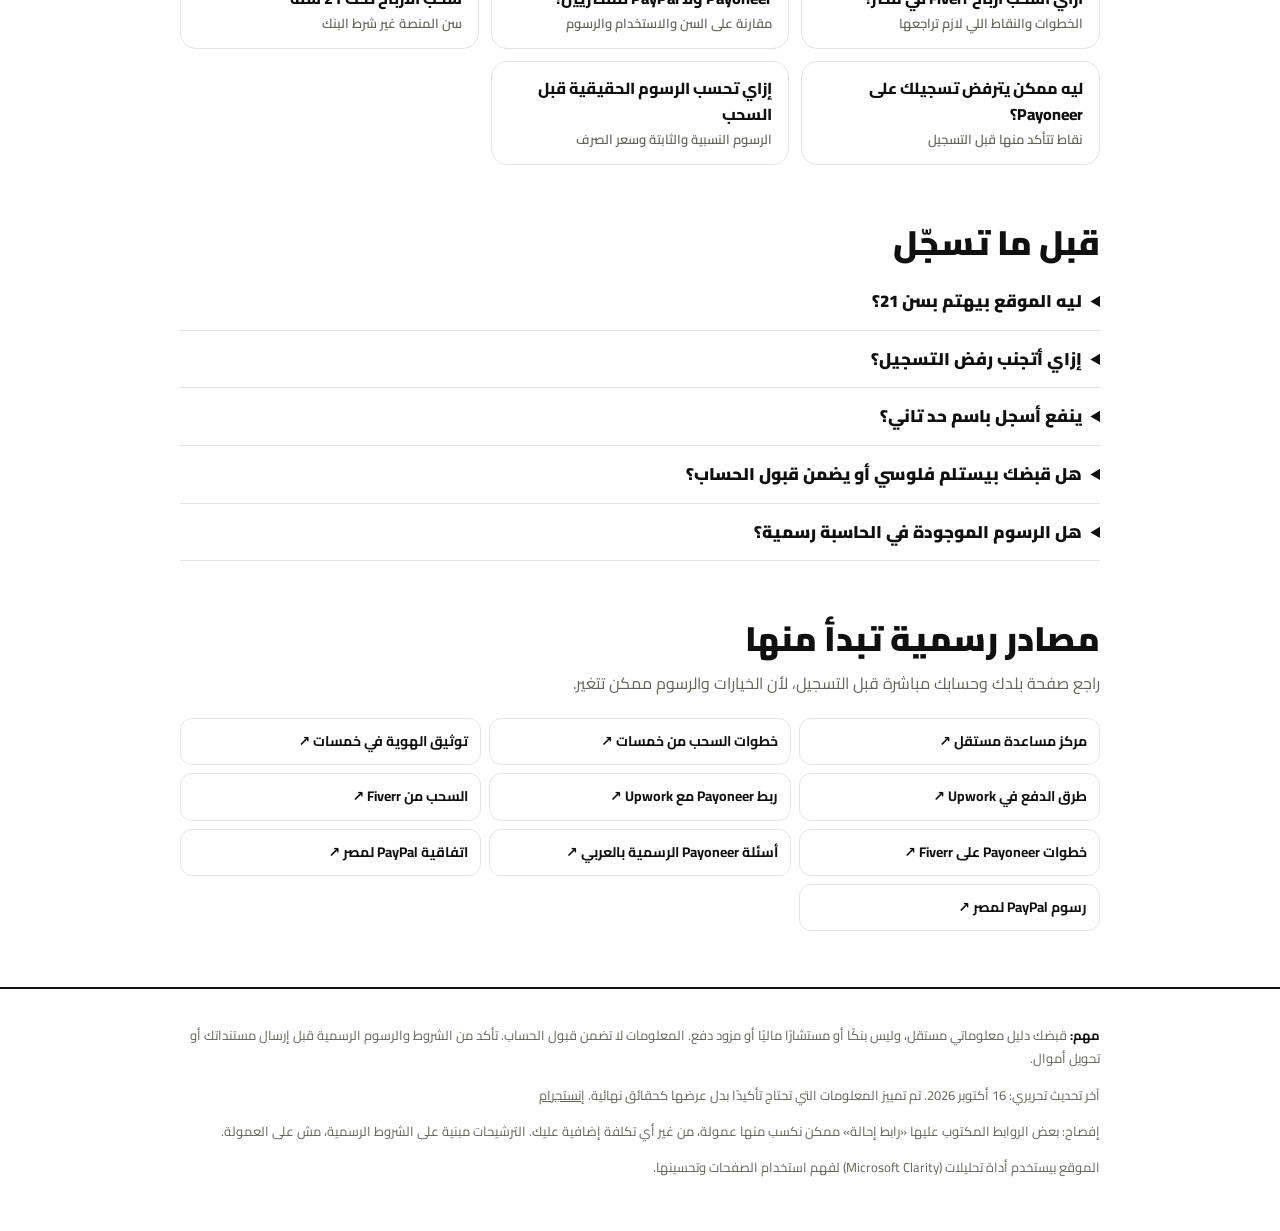
==== commit 948bc6eb: "Add Upwork referral link with disclosure and click tracking Referral button on the Upwork card (labe" ====
--- a/index.html
+++ b/index.html
@@ -22,7 +22,7 @@
 <style>
 :root{--orange:#ff6600;--orange2:#e85d00;--black:#101010;--white:#fff;--paper:#f6f6f3;--line:#e4e4df;--muted:#62625d;--green:#176b45;--yellow:#fff2d9;--radius:18px}
 *{box-sizing:border-box}html{scroll-behavior:smooth}body{margin:0;font-family:Cairo,Tahoma,system-ui,sans-serif;color:var(--black);background:var(--white);line-height:1.8;font-size:16px}a{color:inherit}button,input,select{font:inherit}:focus-visible{outline:3px solid var(--orange);outline-offset:3px}.wrap{max-width:960px;margin:auto;padding:0 20px}header{display:flex;align-items:center;justify-content:space-between;gap:12px;padding:15px 20px;max-width:1000px;margin:auto}header img{height:42px;max-width:180px;object-fit:contain}header a{border:1px solid var(--line);border-radius:99px;padding:5px 14px;text-decoration:none;font-weight:700}.hero{padding:54px 0 34px;max-width:800px}.eyebrow{font-weight:800;color:var(--orange2);letter-spacing:.2px}.hero h1{font-size:clamp(36px,7vw,64px);line-height:1.2;margin:8px 0 16px;font-weight:900;letter-spacing:-1px}.hero h1 span{background:linear-gradient(transparent 65%,var(--orange) 65% 94%,transparent 94%)}.hero p{font-size:19px;color:var(--muted);max-width:660px;margin:0 0 24px}.btn{display:inline-block;border:0;border-radius:13px;background:var(--orange);color:#111;text-decoration:none;font-weight:900;padding:11px 22px;cursor:pointer}.btn:hover{background:var(--orange2)}.btn.dark{background:var(--black);color:white}.btn.line{background:white;border:1px solid var(--line)}.hero-stats{display:flex;flex-wrap:wrap;gap:8px;margin-top:20px}.pill{background:var(--paper);border:1px solid var(--line);border-radius:99px;padding:5px 12px;font-size:14px;font-weight:700}section{padding:28px 0}h2{font-size:clamp(25px,4vw,34px);line-height:1.3;margin:0 0 8px;font-weight:900}.sub{color:var(--muted);margin:0 0 20px;max-width:760px}.tool{background:var(--black);color:white;border-radius:24px;padding:clamp(18px,4vw,30px);min-height:260px}.progress{height:6px;background:#393939;border-radius:99px;overflow:hidden;margin-bottom:22px}.progress span{height:100%;display:block;background:var(--orange);transition:width .2s}.q{font-size:clamp(22px,4vw,28px);font-weight:900;margin-bottom:15px}.options{display:grid;grid-template-columns:repeat(auto-fit,minmax(220px,1fr));gap:10px}.option{background:#191919;border:1px solid #444;color:white;border-radius:13px;padding:13px 15px;text-align:right;cursor:pointer;font-weight:700}.option:hover{border-color:var(--orange)}.back{margin-top:15px;background:transparent;color:#ddd;border:0;cursor:pointer}.result h3{color:var(--orange);font-size:26px;margin:0 0 5px}.result .why{color:#ddd}.result ol{padding-right:24px}.result li{margin:6px 0}.note{background:#2a1b0e;border:1px solid #a94a0b;border-radius:14px;padding:13px 15px;margin:14px 0}.result .whitebox{background:#1b1b1b;border-radius:13px;padding:13px 15px;margin:12px 0}.whitebox b{color:var(--orange)}.grid{display:grid;grid-template-columns:repeat(auto-fit,minmax(270px,1fr));gap:14px}.filters{display:flex;flex-wrap:wrap;gap:8px;margin:15px 0}.filter{border:1px solid var(--line);border-radius:99px;background:white;padding:5px 14px;cursor:pointer;font-weight:700}.filter[aria-pressed=true]{background:var(--black);color:white;border-color:var(--black)}.service{border:1px solid var(--line);border-radius:18px;padding:17px;display:flex;flex-direction:column;gap:8px}.service h3{font-size:21px;margin:0;line-height:1.4}.service p{margin:0}.service .muted{color:var(--muted);font-size:14px}.tag{display:inline-block;border-radius:99px;background:#f0f0ed;padding:2px 10px;font-size:12px;font-weight:800;margin:0 4px 0 0}.tag.orange{background:#ffe2cc}.tag.caution{background:#fff0d2}.service .actions{display:flex;gap:8px;flex-wrap:wrap;margin-top:auto;padding-top:5px}.service .btn{font-size:14px;padding:7px 13px}.details{background:var(--paper);border-radius:14px;padding:12px 14px;margin-top:8px}.details summary{cursor:pointer;font-weight:900}.details ol,.details ul{padding-right:22px;margin:8px 0}.details li{margin:5px 0}.source{font-size:13px;color:var(--muted)}.notice{border:1px solid #f0d9ad;background:var(--yellow);border-radius:16px;padding:15px 17px;margin:16px 0}.notice strong{display:block;margin-bottom:3px}.calculator{background:var(--paper);border-radius:22px;padding:20px}.calculator input,.calculator select{color:#171717;background:#fff;border:1px solid #b8b8b0;color-scheme:light}.calculator input::placeholder{color:#686868;opacity:1}.calculator input:focus,.calculator select:focus{border-color:var(--orange);outline:3px solid #ffbf8a;outline-offset:1px}.output,.output strong{color:#171717}.output small{color:#555}.fields{display:grid;grid-template-columns:repeat(auto-fit,minmax(190px,1fr));gap:13px}label{font-size:14px;font-weight:800;display:block;margin-bottom:5px}input,select{width:100%;border:1px solid #d5d5cf;background:white;border-radius:11px;padding:10px 12px;min-width:0}.output{margin-top:16px;padding-top:14px;border-top:1px solid var(--line);display:grid;gap:5px}.output strong{font-size:28px}.output small{color:var(--muted)}.faq details{border-bottom:1px solid var(--line);padding:13px 0}.faq summary{font-weight:900;cursor:pointer;font-size:17px}.faq p{color:var(--muted);margin:8px 0}.sources{display:grid;grid-template-columns:repeat(auto-fit,minmax(240px,1fr));gap:8px}.sources a{display:block;border:1px solid var(--line);border-radius:12px;padding:10px 12px;text-decoration:none;font-weight:700;font-size:14px}.sources a:hover{border-color:var(--orange)}footer{margin-top:28px;border-top:2px solid var(--black);padding:22px 0 38px;color:var(--muted);font-size:13px}footer strong{color:var(--black)}@media(max-width:520px){.wrap{padding:0 16px}.hero{padding-top:34px}.hero p{font-size:17px}.options{grid-template-columns:1fr}.service{padding:14px}}@media(prefers-reduced-motion:reduce){*{scroll-behavior:auto!important;transition:none!important}}
-.guides{display:grid;grid-template-columns:repeat(auto-fit,minmax(250px,1fr));gap:12px}.guides a{display:block;border:1px solid var(--line);border-radius:16px;padding:14px 16px;text-decoration:none;font-weight:800;line-height:1.6}.guides a:hover{border-color:var(--orange)}.guides a small{display:block;color:var(--muted);font-weight:600;font-size:13px;margin-top:2px}.channel{background:var(--black);color:#fff;border-radius:22px;padding:22px}.channel h2{color:#fff}.channel p{color:#ddd;margin:0 0 14px}#analytics-note{margin-top:8px}.brand{font-weight:900;font-size:26px;line-height:1.2;border-bottom:4px solid var(--orange)}.result .actions{display:flex;flex-wrap:wrap;gap:8px;align-items:center}
+.guides{display:grid;grid-template-columns:repeat(auto-fit,minmax(250px,1fr));gap:12px}.guides a{display:block;border:1px solid var(--line);border-radius:16px;padding:14px 16px;text-decoration:none;font-weight:800;line-height:1.6}.guides a:hover{border-color:var(--orange)}.guides a small{display:block;color:var(--muted);font-weight:600;font-size:13px;margin-top:2px}.channel{background:var(--black);color:#fff;border-radius:22px;padding:22px}.channel h2{color:#fff}.channel p{color:#ddd;margin:0 0 14px}#analytics-note{margin-top:8px}.brand{font-weight:900;font-size:26px;line-height:1.2;border-bottom:4px solid var(--orange)}.ref-note{font-size:13px;color:var(--muted);margin:8px 0 0}.btn.ref{background:#fff;color:var(--black);border:2px solid var(--orange)}.result .actions{display:flex;flex-wrap:wrap;gap:8px;align-items:center}
 </style>
 </head>
 <body>
@@ -43,7 +43,7 @@
 </section>
 <section id="official"><h2>مصادر رسمية تبدأ منها</h2><p class="sub">راجع صفحة بلدك وحسابك مباشرة قبل التسجيل، لأن الخيارات والرسوم ممكن تتغير.</p><div class="sources"><a href="https://support.mostaql.com/" target="_blank" rel="noopener noreferrer">مركز مساعدة مستقل ↗</a><a href="https://support.khamsat.com/page/started-as-seller" target="_blank" rel="noopener noreferrer">خطوات السحب من خمسات ↗</a><a href="https://support.khamsat.com/verifying-identity" target="_blank" rel="noopener noreferrer">توثيق الهوية في خمسات ↗</a><a href="https://support.upwork.com/hc/en-us/articles/211060918-How-to-get-paid-on-Upwork" target="_blank" rel="noopener noreferrer">طرق الدفع في Upwork ↗</a><a href="https://support.upwork.com/hc/en-us/articles/211063988-How-to-use-Payoneer-to-withdraw-your-earnings" target="_blank" rel="noopener noreferrer">ربط Payoneer مع Upwork ↗</a><a href="https://help.fiverr.com/hc/en-us/articles/360010530058-Withdrawing-your-earnings-managing-payout-methods" target="_blank" rel="noopener noreferrer">السحب من Fiverr ↗</a><a href="https://help.fiverr.com/hc/en-us/articles/14257019400465-Setting-up-Payoneer-as-a-payout-method" target="_blank" rel="noopener noreferrer">خطوات Payoneer على Fiverr ↗</a><a href="https://www.payoneer.com/ar/resources/business/frequently-asked-questions/" target="_blank" rel="noopener noreferrer">أسئلة Payoneer الرسمية بالعربي ↗</a><a href="https://www.paypal.com/eg/legalhub/paypal/useragreement-full" target="_blank" rel="noopener noreferrer">اتفاقية PayPal لمصر ↗</a><a href="https://www.paypal.com/eg/digital-wallet/paypal-consumer-fees?locale.x=ar_EG" target="_blank" rel="noopener noreferrer">رسوم PayPal لمصر ↗</a></div></section>
 </main>
-<footer><div class="wrap"><p><strong>مهم:</strong> قبضك دليل معلوماتي مستقل، وليس بنكًا أو مستشارًا ماليًا أو مزود دفع. المعلومات لا تضمن قبول الحساب. تأكد من الشروط والرسوم الرسمية قبل إرسال مستنداتك أو تحويل أموال.</p><p>آخر تحديث تحريري: 16 أكتوبر 2026. تم تمييز المعلومات التي تحتاج تأكيدًا بدل عرضها كحقائق نهائية. <a href="https://www.instagram.com/qabdak.eg/" target="_blank" rel="noopener noreferrer">إنستجرام</a></p><p id="analytics-note" hidden>الموقع بيستخدم أداة تحليلات (Microsoft Clarity) لفهم استخدام الصفحات وتحسينها.</p></div></footer>
+<footer><div class="wrap"><p><strong>مهم:</strong> قبضك دليل معلوماتي مستقل، وليس بنكًا أو مستشارًا ماليًا أو مزود دفع. المعلومات لا تضمن قبول الحساب. تأكد من الشروط والرسوم الرسمية قبل إرسال مستنداتك أو تحويل أموال.</p><p>آخر تحديث تحريري: 16 أكتوبر 2026. تم تمييز المعلومات التي تحتاج تأكيدًا بدل عرضها كحقائق نهائية. <a href="https://www.instagram.com/qabdak.eg/" target="_blank" rel="noopener noreferrer">إنستجرام</a></p><p id="ref-footer" hidden>إفصاح: بعض الروابط المكتوب عليها «رابط إحالة» ممكن نكسب منها عمولة، من غير أي تكلفة إضافية عليك. الترشيحات مبنية على الشروط الرسمية، مش على العمولة.</p><p id="analytics-note" hidden>الموقع بيستخدم أداة تحليلات (Microsoft Clarity) لفهم استخدام الصفحات وتحسينها.</p></div></footer>
 <script>
 const SERVICES=[
 {key:'mostaql',name:'مستقل — السحب من المنصة',kind:'منصة عمل حر',tags:['مستقل','سحب محلي','دولار'],age:'حسب وسيلة السحب والمنصة؛ راجع الشروط الحالية في مركز المساعدة.',fit:'ده أول مكان تبدأ منه لو أرباحك محجوزة على مستقل. افحص وسيلة السحب المتاحة في حسابك قبل فتح حساب مالي جديد.',steps:['افتح مركز مساعدة مستقل وسجّل الدخول إلى حسابك.','راجع صفحة سحب الأرباح والحد الأدنى والوسائل المتاحة لحسابك في مصر.','اختار وسيلة تقدر تثبت ملكيتها، وتأكد إن الاسم والبيانات متطابقين.','لو السحب البنكي يتطلب بيانات أو مستندات مش متاحة لك، تواصل مع دعم مستقل واسأل عن البدائل المتاحة لحسابك قبل ما تفتح خدمة جديدة.'],avoid:['ما تفترضش إن كل محفظة محلية مدعومة؛ استخدم الخيارات الظاهرة في حسابك أو المذكورة رسميًا.','ما تدخلش بيانات حساب شخص آخر بدل بياناتك من غير سماح واضح من المنصة.'],link:'https://support.mostaql.com/',source:'مركز مساعدة مستقل',status:'راجع خيارات حسابك',fee:'الحدود والرسوم تتأكد من مركز المساعدة والحساب.'},
@@ -69,10 +69,13 @@
 function track(n){try{if(window.qTrack)window.qTrack(n);}catch(e){}}
 function shareSite(){const url='https://rawan2017.github.io/qabdak.eg/?utm_source=share&utm_medium=social&utm_content=wizard_result',text='دليل قبض أرباح الفريلانسر المصري: اعرف طريقة السحب المناسبة لسنك ومنصتك';track('share_click');if(navigator.share){navigator.share({title:'قبضك',text:text,url:url}).catch(()=>{});}else{window.open('https://wa.me/?text='+encodeURIComponent(text+' '+url),'_blank','noopener');}}
 const filters=[['all','كل الخدمات'],['منصة عمل حر','منصات العمل'],['حساب دفع دولي','حسابات الدفع'],['بنك محلي','البنوك'],['خدمة مالية رقمية','خدمات رقمية'],['محلي بالجنيه','حلول محلية'],['قبول مدفوعات من العملاء','للعملاء المباشرين']];
-function drawServices(){document.getElementById('filters').innerHTML=filters.map(([v,l])=>'<button class="filter" data-filter="'+v+'" aria-pressed="'+(filter===v)+'">'+l+'</button>').join('');document.querySelectorAll('[data-filter]').forEach(b=>b.onclick=()=>{filter=b.dataset.filter;drawServices();});const list=SERVICES.filter(s=>filter==='all'||s.kind===filter);document.getElementById('cards').innerHTML=list.map(s=>'<article class="service" id="service-'+s.key+'"><div><span class="tag orange">'+s.kind+'</span><span class="tag '+(s.status.includes('تحقق')||s.status.includes('يحتاج')?'caution':'')+'">'+s.status+'</span></div><h3>'+s.name+'</h3><p>'+s.fit+'</p><p class="muted"><b>السن والإتاحة:</b> '+s.age+'</p><p class="muted"><b>الرسوم:</b> '+s.fee+'</p><details class="details" id="detail-'+s.key+'"><summary>خطوات التسجيل وتجنب الرفض</summary><b>الخطوات:</b><ol>'+s.steps.map(x=>'<li>'+x+'</li>').join('')+'</ol><b>خد بالك:</b><ul>'+s.avoid.map(x=>'<li>'+x+'</li>').join('')+'</ul><p class="source">المصدر: '+s.source+'</p></details><div class="actions"><a class="btn dark" href="'+s.link+'" target="_blank" rel="noopener noreferrer">افتح المصدر الرسمي ↗</a></div></article>').join('');}
+function refUrl(s){const r=(window.SITE_CONFIG||{}).referrals||{};return r[s.key]||'';}
+function refButton(s){const u=refUrl(s);if(!u)return '';const label=s.key==='upwork'?'لو عايز توظف فريلانسر: سجّل كعميل (رابط إحالة) ↗':'سجّل من رابطنا (رابط إحالة) ↗';return '<a class="btn ref" data-ref="'+s.key+'" href="'+u+'" target="_blank" rel="sponsored noopener noreferrer">'+label+'</a>';}
+function refNote(s){return refUrl(s)?'<p class="ref-note">رابط الإحالة ده ممكن نكسب منه عمولة من غير أي تكلفة عليك، ومش بيغيّر ترشيحاتنا. المصدر الرسمي فوق هو المرجع.</p>':'';}
+function drawServices(){document.getElementById('filters').innerHTML=filters.map(([v,l])=>'<button class="filter" data-filter="'+v+'" aria-pressed="'+(filter===v)+'">'+l+'</button>').join('');document.querySelectorAll('[data-filter]').forEach(b=>b.onclick=()=>{filter=b.dataset.filter;drawServices();});const list=SERVICES.filter(s=>filter==='all'||s.kind===filter);document.getElementById('cards').innerHTML=list.map(s=>'<article class="service" id="service-'+s.key+'"><div><span class="tag orange">'+s.kind+'</span><span class="tag '+(s.status.includes('تحقق')||s.status.includes('يحتاج')?'caution':'')+'">'+s.status+'</span></div><h3>'+s.name+'</h3><p>'+s.fit+'</p><p class="muted"><b>السن والإتاحة:</b> '+s.age+'</p><p class="muted"><b>الرسوم:</b> '+s.fee+'</p><details class="details" id="detail-'+s.key+'"><summary>خطوات التسجيل وتجنب الرفض</summary><b>الخطوات:</b><ol>'+s.steps.map(x=>'<li>'+x+'</li>').join('')+'</ol><b>خد بالك:</b><ul>'+s.avoid.map(x=>'<li>'+x+'</li>').join('')+'</ul><p class="source">المصدر: '+s.source+'</p></details><div class="actions"><a class="btn dark" href="'+s.link+'" target="_blank" rel="noopener noreferrer">افتح المصدر الرسمي ↗</a>'+refButton(s)+'</div>'+refNote(s)+'</article>').join('');}
 function calc(){const amount=Math.max(0,Number(document.getElementById('amount').value)||0),pct=Math.max(0,Number(document.getElementById('percent').value)||0),fixed=Math.max(0,Number(document.getElementById('fixed').value)||0),rate=Math.max(0,Number(document.getElementById('exchange').value)||0),hasPct=document.getElementById('percent').value!=='',hasFixed=document.getElementById('fixed').value!=='';const fee=amount*pct/100+fixed,net=Math.max(0,amount-fee);document.getElementById('output').innerHTML='<span>الرسوم المدخلة: <b>'+(hasPct||hasFixed?fee.toFixed(2)+' دولار':'أدخل الرسوم المعروفة عشان نحسبها')+'</b></span><strong>'+(hasPct||hasFixed?net.toFixed(2)+' دولار':'—')+'</strong><span>الصافي بالجنيه: <b>'+(rate>0&&(hasPct||hasFixed)?(net*rate).toLocaleString('ar-EG',{maximumFractionDigits:2})+' جنيه':'أدخل سعر الصرف والرسوم عشان نحسب الصافي')+'</b></span><small>الحسبة لا تشمل رسومًا غير مدخلة أو فرق سعر الصرف الذي قد يطبقه مزود الخدمة أو البنك.</small>';}
 let calcTracked=false;['amount','percent','fixed','exchange'].forEach(id=>document.getElementById(id).addEventListener('input',()=>{calc();if(!calcTracked){calcTracked=true;track('calculator_used');}}));
-const CFG=window.SITE_CONFIG||{};if(CFG.channelUrl){const sec=document.getElementById('channel');document.getElementById('channel-link').href=CFG.channelUrl;sec.hidden=false;document.getElementById('channel-link').addEventListener('click',()=>track('channel_click'));}
+const CFG=window.SITE_CONFIG||{};const REFS=(CFG.referrals||{});if(Object.keys(REFS).some(k=>REFS[k])){document.getElementById('ref-footer').hidden=false;}document.addEventListener('click',e=>{const a=e.target.closest&&e.target.closest('[data-ref]');if(a)track('referral_click_'+a.dataset.ref);});if(CFG.channelUrl){const sec=document.getElementById('channel');document.getElementById('channel-link').href=CFG.channelUrl;sec.hidden=false;document.getElementById('channel-link').addEventListener('click',()=>track('channel_click'));}
 drawWizard();drawServices();calc();
 </script>
 </body></html>
